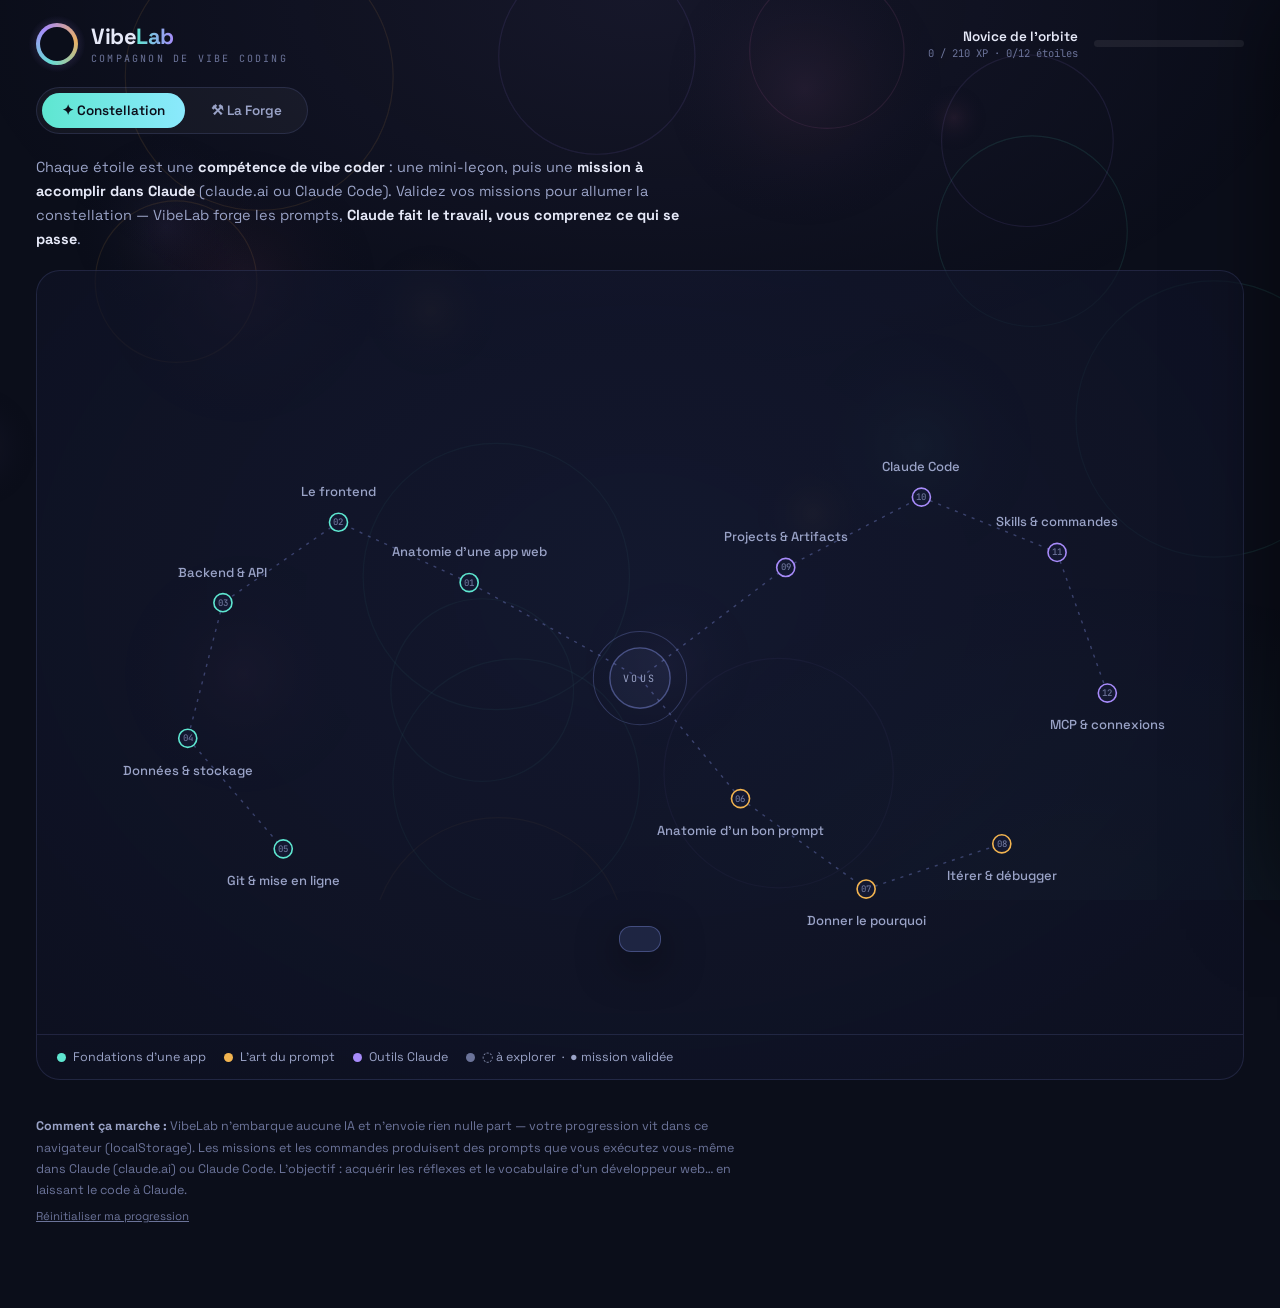
==== vibelab/index.html @ 08fe4da6 "Ajout de VibeLab : compagnon de vibe coding (app statique) Dashboard-constellation de 12 compétences" ====
<!doctype html>
<html lang="fr">
<head>
<meta charset="utf-8" />
<meta name="viewport" content="width=device-width, initial-scale=1" />
<title>VibeLab — Compagnon de vibe coding</title>
<meta name="description" content="Apprendre à mieux vibecoder avec Claude : constellation de compétences, forge de prompts, missions à accomplir dans Claude. 100 % local, sans IA embarquée." />
<style>
  @import url('https://fonts.googleapis.com/css2?family=Space+Grotesk:wght@400;500;600;700&family=JetBrains+Mono:wght@400;600&display=swap');

  :root {
    --bg: #0B0E1A; --bg2: #111527; --card: #151A30; --card2: #1B2140;
    --line: rgba(148,163,255,0.14); --line-strong: rgba(148,163,255,0.32);
    --txt: #E6E9F8; --txt2: #9AA3C7; --txt3: #6B7399;
    --cyan: #5EE6D0; --amber: #F2B450; --violet: #A78BFA; --rose: #F472B6;
    --ok: #4ADE80;
    --mono: 'JetBrains Mono', monospace;
    --r: 16px;
  }
  * { box-sizing: border-box; }
  html, body { margin: 0; padding: 0; }
  body {
    background: var(--bg); color: var(--txt);
    font-family: 'Space Grotesk', sans-serif;
    min-height: 100vh; overflow-x: hidden;
    -webkit-font-smoothing: antialiased;
  }
  ::selection { background: rgba(167,139,250,0.3); }
  button { font-family: inherit; }

  #bg { position: fixed; inset: 0; z-index: 0; }
  .veil { position: fixed; inset: 0; z-index: 1; pointer-events: none;
    background: radial-gradient(ellipse 90% 70% at 50% 0%, rgba(167,139,250,0.07), transparent 60%),
                radial-gradient(ellipse 70% 60% at 85% 100%, rgba(94,230,208,0.05), transparent 60%); }

  .shell { position: relative; z-index: 2; max-width: 1280px; margin: 0 auto; padding: 0 clamp(14px, 3vw, 36px) 80px; }

  /* ── header ── */
  header {
    display: flex; align-items: center; justify-content: space-between; gap: 14px;
    padding: 22px 0 16px; flex-wrap: wrap;
  }
  .brand { display: flex; align-items: center; gap: 13px; }
  .brand-orb {
    width: 42px; height: 42px; border-radius: 50%; position: relative; flex-shrink: 0;
    background: conic-gradient(from 200deg, var(--cyan), var(--violet), var(--amber), var(--cyan));
    animation: spin 14s linear infinite;
  }
  .brand-orb::after { content: ''; position: absolute; inset: 4px; border-radius: 50%; background: var(--bg); }
  .brand-orb::before { content: ''; position: absolute; inset: -8px; border-radius: 50%;
    background: radial-gradient(circle, rgba(167,139,250,0.35), transparent 70%); }
  @keyframes spin { to { transform: rotate(360deg); } }
  .brand h1 { margin: 0; font-size: 22px; font-weight: 700; letter-spacing: -0.02em; }
  .brand h1 span { background: linear-gradient(90deg, var(--cyan), var(--violet)); -webkit-background-clip: text; background-clip: text; color: transparent; }
  .brand small { display: block; font-family: var(--mono); font-size: 10px; letter-spacing: 0.22em; text-transform: uppercase; color: var(--txt3); margin-top: 2px; }

  .hud { display: flex; align-items: center; gap: 16px; flex-wrap: wrap; }
  .level { text-align: right; }
  .level .lname { font-size: 13.5px; font-weight: 600; color: var(--txt); }
  .level .lxp { font-family: var(--mono); font-size: 10.5px; color: var(--txt3); margin-top: 1px; }
  .xpbar { width: 150px; height: 7px; border-radius: 99px; background: rgba(255,255,255,0.07); overflow: hidden; }
  .xpbar i { display: block; height: 100%; border-radius: 99px; width: 0%;
    background: linear-gradient(90deg, var(--cyan), var(--violet)); transition: width 600ms cubic-bezier(.2,.8,.2,1); }

  /* ── tabs ── */
  .tabs { display: inline-flex; gap: 6px; padding: 5px; border-radius: 99px;
    background: rgba(255,255,255,0.04); border: 1px solid var(--line); margin: 6px 0 22px; }
  .tab {
    border: none; cursor: pointer; border-radius: 99px; padding: 9px 20px;
    font-size: 13.5px; font-weight: 600; color: var(--txt2); background: transparent;
    transition: all 200ms;
  }
  .tab.active { color: #0B0E1A; background: linear-gradient(90deg, var(--cyan), #8BE9FD); }
  .tab[data-tab="forge"].active { background: linear-gradient(90deg, var(--amber), #F8D08A); }

  .intro { max-width: 660px; margin: 0 0 18px; color: var(--txt2); font-size: 14.5px; line-height: 1.65; }
  .intro b { color: var(--txt); }

  /* ── constellation ── */
  .sky {
    position: relative; border-radius: 24px; border: 1px solid var(--line);
    background: radial-gradient(ellipse 80% 90% at 50% 40%, rgba(27,33,64,0.55), rgba(13,16,32,0.7));
    overflow: hidden;
  }
  .sky svg { display: block; width: 100%; height: auto; }
  .edge { stroke: var(--line-strong); stroke-width: 1.4; stroke-dasharray: 3 6; }
  .edge.lit { stroke-dasharray: none; stroke-width: 2; filter: drop-shadow(0 0 6px currentColor); opacity: 0.9; }
  .star { cursor: pointer; }
  .star .halo { opacity: 0; transition: opacity 300ms; }
  .star:hover .halo, .star.done .halo { opacity: 1; }
  .star .core { transition: all 300ms; }
  .star text { font-family: 'Space Grotesk', sans-serif; fill: var(--txt2); font-size: 13px; font-weight: 500;
    text-anchor: middle; pointer-events: none; }
  .star.done text { fill: var(--txt); font-weight: 600; }
  .star .num { font-family: var(--mono); font-size: 9px; fill: var(--txt3); }
  .hub-label { font-family: var(--mono); font-size: 10px; letter-spacing: 0.25em; fill: var(--txt2); text-anchor: middle; }
  .legend { display: flex; gap: 18px; flex-wrap: wrap; padding: 14px 20px; border-top: 1px solid var(--line);
    font-size: 12.5px; color: var(--txt2); }
  .legend span { display: inline-flex; align-items: center; gap: 7px; }
  .legend i { width: 9px; height: 9px; border-radius: 50%; display: inline-block; }

  /* ── forge ── */
  .forge-grid { display: grid; grid-template-columns: repeat(auto-fill, minmax(330px, 1fr)); gap: 16px; }
  .cmd {
    border: 1px solid var(--line); border-radius: var(--r); background: linear-gradient(170deg, var(--card), var(--bg2));
    padding: 20px 20px 18px; display: flex; flex-direction: column; gap: 12px;
    transition: border-color 250ms, transform 250ms;
  }
  .cmd:hover { border-color: rgba(242,180,80,0.4); transform: translateY(-2px); }
  .cmd-head { display: flex; align-items: center; justify-content: space-between; gap: 10px; }
  .cmd-name { font-family: var(--mono); font-size: 15px; font-weight: 600; color: var(--amber); }
  .cmd-badge { font-family: var(--mono); font-size: 9.5px; letter-spacing: 0.14em; text-transform: uppercase;
    color: var(--txt3); border: 1px solid var(--line); border-radius: 99px; padding: 3px 9px; }
  .cmd-badge.used { color: var(--ok); border-color: rgba(74,222,128,0.4); }
  .cmd p { margin: 0; font-size: 13.5px; line-height: 1.55; color: var(--txt2); }
  .cmd label { font-family: var(--mono); font-size: 10px; letter-spacing: 0.14em; text-transform: uppercase; color: var(--txt3); }
  .cmd textarea, .cmd input {
    width: 100%; border-radius: 10px; border: 1px solid var(--line); background: rgba(0,0,0,0.25);
    color: var(--txt); font-family: 'Space Grotesk', sans-serif; font-size: 13.5px; padding: 10px 12px;
    resize: vertical; min-height: 38px; outline: none;
  }
  .cmd textarea { min-height: 70px; }
  .cmd textarea:focus, .cmd input:focus { border-color: rgba(242,180,80,0.5); }

  .btn {
    display: inline-flex; align-items: center; justify-content: center; gap: 8px;
    border: none; cursor: pointer; border-radius: 11px; padding: 11px 18px;
    font-size: 13.5px; font-weight: 600; transition: transform 150ms, filter 200ms;
  }
  .btn:active { transform: scale(0.97); }
  .btn-amber { background: linear-gradient(90deg, var(--amber), #F8D08A); color: #1A1206; }
  .btn-violet { background: linear-gradient(90deg, var(--violet), #C4B5FD); color: #161029; }
  .btn-ghost { background: rgba(255,255,255,0.06); color: var(--txt2); border: 1px solid var(--line); }
  .btn-ok { background: rgba(74,222,128,0.15); color: var(--ok); border: 1px solid rgba(74,222,128,0.4); }
  .btn:hover { filter: brightness(1.08); }

  /* ── panel ── */
  .scrim { position: fixed; inset: 0; z-index: 40; background: rgba(5,7,15,0.6); backdrop-filter: blur(3px);
    opacity: 0; pointer-events: none; transition: opacity 300ms; }
  .scrim.open { opacity: 1; pointer-events: auto; }
  .panel {
    position: fixed; top: 0; right: 0; bottom: 0; z-index: 50; width: min(540px, 100vw);
    background: linear-gradient(180deg, #141A33, #0E1224);
    border-left: 1px solid var(--line); box-shadow: -30px 0 80px rgba(0,0,0,0.5);
    transform: translateX(105%); transition: transform 380ms cubic-bezier(.2,.8,.2,1);
    display: flex; flex-direction: column;
  }
  .panel.open { transform: none; }
  .panel-head { padding: 22px 26px 16px; border-bottom: 1px solid var(--line); display: flex; gap: 14px; align-items: flex-start; }
  .panel-orb { width: 44px; height: 44px; border-radius: 50%; flex-shrink: 0; position: relative; }
  .panel-orb::after { content: ''; position: absolute; inset: -9px; border-radius: 50%; opacity: 0.5;
    background: radial-gradient(circle, currentColor, transparent 70%); }
  .panel-kicker { font-family: var(--mono); font-size: 10px; letter-spacing: 0.2em; text-transform: uppercase; margin-bottom: 5px; }
  .panel-head h2 { margin: 0; font-size: 21px; font-weight: 700; letter-spacing: -0.01em; line-height: 1.2; }
  .panel-close { margin-left: auto; flex-shrink: 0; width: 36px; height: 36px; border-radius: 10px; border: 1px solid var(--line);
    background: rgba(255,255,255,0.04); color: var(--txt2); cursor: pointer; font-size: 17px; }
  .panel-body { flex: 1; overflow-y: auto; padding: 22px 26px 30px; }
  .panel-body h3 { font-size: 12px; font-family: var(--mono); letter-spacing: 0.18em; text-transform: uppercase;
    color: var(--txt3); margin: 26px 0 10px; display: flex; align-items: center; gap: 9px; }
  .panel-body h3::after { content: ''; flex: 1; height: 1px; background: var(--line); }
  .panel-body h3:first-child { margin-top: 0; }
  .lesson { font-size: 14.5px; line-height: 1.7; color: var(--txt2); }
  .lesson p { margin: 0 0 12px; }
  .lesson b { color: var(--txt); font-weight: 600; }
  .lesson .visual { display: flex; gap: 8px; align-items: stretch; margin: 14px 0; flex-wrap: wrap; }
  .lesson .vbox { flex: 1; min-width: 110px; border: 1px solid var(--line); border-radius: 11px; padding: 10px 12px;
    background: rgba(255,255,255,0.03); text-align: center; }
  .lesson .vbox b { display: block; font-size: 13px; margin-bottom: 3px; }
  .lesson .vbox span { font-size: 11.5px; color: var(--txt3); line-height: 1.4; display: block; }
  .lesson .varrow { align-self: center; color: var(--txt3); font-size: 15px; }

  .mission { border: 1px solid rgba(167,139,250,0.3); border-radius: 14px; padding: 16px;
    background: linear-gradient(165deg, rgba(167,139,250,0.08), rgba(167,139,250,0.02)); }
  .mission-steps { margin: 0 0 14px; padding-left: 20px; font-size: 13.8px; line-height: 1.65; color: var(--txt2); }
  .mission-steps li { margin: 4px 0; }
  .mission-steps li::marker { color: var(--violet); font-weight: 600; }
  .promptbox { position: relative; border-radius: 11px; background: rgba(0,0,0,0.35); border: 1px solid var(--line);
    padding: 13px 14px; font-family: var(--mono); font-size: 12px; line-height: 1.65; color: #C9D2F0;
    white-space: pre-wrap; max-height: 240px; overflow-y: auto; }
  .promptbox .ph { color: var(--amber); }
  .mission .btn { margin-top: 12px; width: 100%; }

  .checks { display: grid; gap: 9px; }
  .check { display: flex; gap: 11px; align-items: flex-start; padding: 11px 13px; border-radius: 11px;
    border: 1px solid var(--line); background: rgba(255,255,255,0.03); cursor: pointer; transition: border-color 200ms; }
  .check:hover { border-color: var(--line-strong); }
  .check input { margin-top: 2px; accent-color: var(--ok); width: 16px; height: 16px; flex-shrink: 0; }
  .check span { font-size: 13.5px; line-height: 1.5; color: var(--txt2); }
  .complete-btn { width: 100%; margin-top: 16px; padding: 14px; font-size: 14.5px; }
  .complete-btn:disabled { opacity: 0.35; cursor: not-allowed; filter: none; }
  .done-note { display: flex; align-items: center; gap: 10px; margin-top: 16px; padding: 13px 15px; border-radius: 11px;
    background: rgba(74,222,128,0.1); border: 1px solid rgba(74,222,128,0.35); color: var(--ok); font-size: 13.5px; font-weight: 600; }

  /* toast */
  .toast { position: fixed; left: 50%; bottom: 28px; transform: translateX(-50%) translateY(80px); z-index: 90;
    background: #1E2542; border: 1px solid var(--line-strong); color: var(--txt); border-radius: 12px;
    padding: 12px 20px; font-size: 13.5px; font-weight: 500; box-shadow: 0 12px 40px rgba(0,0,0,0.5);
    transition: transform 350ms cubic-bezier(.2,.8,.2,1); max-width: 90vw; text-align: center; }
  .toast.show { transform: translateX(-50%) translateY(0); }
  .toast b { color: var(--cyan); }

  footer { margin-top: 36px; font-size: 12.5px; line-height: 1.7; color: var(--txt3); max-width: 720px; }
  footer b { color: var(--txt2); }
  .reset { background: none; border: none; color: var(--txt3); font-size: 11.5px; cursor: pointer; text-decoration: underline; padding: 0; margin-top: 8px; }

  @media (max-width: 700px) {
    .hud .xpbar { width: 110px; }
    .panel { width: 100vw; }
    .legend { gap: 12px; padding: 12px 14px; }
  }
  @media (prefers-reduced-motion: reduce) {
    *, *::before, *::after { animation-duration: 0.01ms !important; transition-duration: 0.01ms !important; }
  }
</style>
</head>
<body>
<canvas id="bg"></canvas>
<div class="veil"></div>

<div class="shell">
  <header>
    <div class="brand">
      <div class="brand-orb"></div>
      <div>
        <h1>Vibe<span>Lab</span></h1>
        <small>Compagnon de vibe coding</small>
      </div>
    </div>
    <div class="hud">
      <div class="level">
        <div class="lname" id="lvlName">—</div>
        <div class="lxp" id="lvlXp">0 XP</div>
      </div>
      <div class="xpbar"><i id="xpFill"></i></div>
    </div>
  </header>

  <nav class="tabs" role="tablist">
    <button class="tab active" data-tab="sky" role="tab">✦ Constellation</button>
    <button class="tab" data-tab="forge" role="tab">⚒ La Forge</button>
  </nav>

  <!-- ════ CONSTELLATION ════ -->
  <section id="view-sky">
    <p class="intro">Chaque étoile est une <b>compétence de vibe coder</b> : une mini-leçon, puis une <b>mission à accomplir dans Claude</b> (claude.ai ou Claude Code). Validez vos missions pour allumer la constellation — VibeLab forge les prompts, <b>Claude fait le travail, vous comprenez ce qui se passe</b>.</p>
    <div class="sky">
      <svg id="skySvg" viewBox="0 0 1200 760" aria-label="Constellation des compétences"></svg>
      <div class="legend">
        <span><i style="background:var(--cyan)"></i> Fondations d'une app</span>
        <span><i style="background:var(--amber)"></i> L'art du prompt</span>
        <span><i style="background:var(--violet)"></i> Outils Claude</span>
        <span><i style="background:var(--txt3)"></i> ◌ à explorer &nbsp;·&nbsp; ● mission validée</span>
      </div>
    </div>
  </section>

  <!-- ════ FORGE ════ -->
  <section id="view-forge" hidden>
    <p class="intro">La Forge fabrique des <b>prompts experts prêts à coller</b> dans Claude ou Claude Code. Décrivez votre situation, générez, copiez — et observez la différence avec un prompt improvisé. C'est aussi comme ça qu'on apprend à mieux prompter.</p>
    <div class="forge-grid" id="forgeGrid"></div>
  </section>

  <footer>
    <b>Comment ça marche :</b> VibeLab n'embarque aucune IA et n'envoie rien nulle part — votre progression vit dans ce navigateur (localStorage). Les missions et les commandes produisent des prompts que vous exécutez vous-même dans Claude (claude.ai) ou Claude Code. L'objectif : acquérir les réflexes et le vocabulaire d'un développeur web… en laissant le code à Claude.
    <br /><button class="reset" id="resetBtn">Réinitialiser ma progression</button>
  </footer>
</div>

<!-- panel -->
<div class="scrim" id="scrim"></div>
<aside class="panel" id="panel" role="dialog" aria-modal="true">
  <div class="panel-head">
    <div class="panel-orb" id="pOrb"></div>
    <div>
      <div class="panel-kicker" id="pKicker"></div>
      <h2 id="pTitle"></h2>
    </div>
    <button class="panel-close" id="pClose" aria-label="Fermer">✕</button>
  </div>
  <div class="panel-body" id="pBody"></div>
</aside>

<div class="toast" id="toast"></div>

<script>
'use strict';

/* ════════════════════════════════════════════════════════
   VibeLab — compagnon de vibe coding. 100 % statique :
   aucune IA embarquée, les missions s'exécutent dans Claude.
   ════════════════════════════════════════════════════════ */

/* ── fond animé : orbes & cercles abstraits ── */
(function () {
  const cv = document.getElementById('bg');
  const ctx = cv.getContext('2d');
  let W, H;
  const ORBS = [];
  const COLS = ['94,230,208', '167,139,250', '242,180,80', '244,114,182'];
  function resize() {
    W = cv.width = innerWidth * devicePixelRatio;
    H = cv.height = innerHeight * devicePixelRatio;
    cv.style.width = innerWidth + 'px'; cv.style.height = innerHeight + 'px';
  }
  resize(); addEventListener('resize', resize);
  for (let i = 0; i < 22; i++) {
    ORBS.push({
      x: Math.random(), y: Math.random(),
      r: (20 + Math.random() * 130) * devicePixelRatio,
      c: COLS[i % COLS.length],
      sp: 0.00004 + Math.random() * 0.00012,
      ph: Math.random() * Math.PI * 2,
      ring: Math.random() > 0.55,
    });
  }
  const reduced = matchMedia('(prefers-reduced-motion: reduce)').matches;
  let last = 0;
  function frame(t) {
    if (!reduced || !last) {
      ctx.clearRect(0, 0, W, H);
      ORBS.forEach(o => {
        const x = (o.x + Math.sin(t * o.sp + o.ph) * 0.06) * W;
        const y = (o.y + Math.cos(t * o.sp * 0.8 + o.ph) * 0.06) * H;
        if (o.ring) {
          ctx.strokeStyle = `rgba(${o.c},0.10)`;
          ctx.lineWidth = 1.2 * devicePixelRatio;
          ctx.beginPath(); ctx.arc(x, y, o.r, 0, Math.PI * 2); ctx.stroke();
        } else {
          const g = ctx.createRadialGradient(x, y, 0, x, y, o.r);
          g.addColorStop(0, `rgba(${o.c},0.07)`);
          g.addColorStop(1, 'rgba(0,0,0,0)');
          ctx.fillStyle = g;
          ctx.beginPath(); ctx.arc(x, y, o.r, 0, Math.PI * 2); ctx.fill();
        }
      });
      last = t;
    }
    if (!reduced) requestAnimationFrame(frame);
  }
  requestAnimationFrame(frame);
})();

/* ── données : les 12 étoiles ── */
const BRANCHES = {
  fond:   { label: 'Fondations', color: 'var(--cyan)',   raw: '#5EE6D0' },
  prompt: { label: "L'art du prompt", color: 'var(--amber)',  raw: '#F2B450' },
  claude: { label: 'Outils Claude', color: 'var(--violet)', raw: '#A78BFA' },
};

const NODES = [
  /* ─ Fondations ─ */
  {
    id: 'anatomie', branch: 'fond', x: 430, y: 310, title: "Anatomie d'une app web",
    lesson: `<p>Toute application web tient en <b>trois étages</b>. Pensez à un restaurant :</p>
      <div class="visual">
        <div class="vbox"><b>Frontend</b><span>la salle : ce que voit et touche l'utilisateur (pages, boutons)</span></div>
        <div class="varrow">⇄</div>
        <div class="vbox"><b>Backend</b><span>la cuisine : la logique, les règles, les calculs</span></div>
        <div class="varrow">⇄</div>
        <div class="vbox"><b>Données</b><span>le garde-manger : ce qui doit survivre (comptes, contenus)</span></div>
      </div>
      <p>Certaines apps n'ont <b>que la salle</b> (un site statique, un artifact Claude) ; d'autres ont les trois. Savoir situer chaque demande dans cet étage-là, c'est déjà parler le langage des développeurs — et prompter beaucoup plus juste.</p>`,
    steps: ["Ouvrez Claude (claude.ai)", "Collez le prompt en remplaçant le passage entre crochets", "Lisez le schéma obtenu et posez une question sur l'étage le plus flou pour vous"],
    prompt: `Voici mon idée d'application : [décrivez votre app en 2-3 phrases].

Agis comme un architecte web pédagogue. Présente-moi l'architecture de cette app en 3 couches (frontend / backend / données) sous forme de schéma texte simple, puis pour chaque couche : ce qu'elle contient concrètement dans MON cas, et si on peut s'en passer dans une première version. Termine par la version la plus simple possible qui marche (MVP). Je ne suis pas développeur : zéro jargon non expliqué.`,
    checks: ["Je sais dire ce qui est frontend, backend et données dans MON projet", "Je sais si mon MVP a besoin d'un backend ou pas"],
  },
  {
    id: 'frontend', branch: 'fond', x: 300, y: 250, title: 'Le frontend',
    lesson: `<p>Le frontend, c'est tout ce qui s'exécute <b>dans le navigateur</b> de l'utilisateur. Trois matériaux :</p>
      <div class="visual">
        <div class="vbox"><b>HTML</b><span>le squelette : la structure et le contenu</span></div>
        <div class="vbox"><b>CSS</b><span>la peau : couleurs, mise en page, animations</span></div>
        <div class="vbox"><b>JavaScript</b><span>les muscles : interactions, logique, mouvement</span></div>
      </div>
      <p>Deux notions à connaître : les <b>composants</b> (des briques d'interface réutilisables — un bouton, une carte) et <b>l'état</b> (ce dont l'interface se souvient : l'onglet actif, le panier). Quand un rendu vous déçoit, nommer la brique fautive (« le composant carte », « l'état du filtre ») rend vos demandes de retouche dix fois plus précises.</p>`,
    steps: ["Ouvrez un artifact ou une page que Claude vous a déjà créés (ou demandez-en une petite)", "Collez le prompt dans la même conversation", "Repérez dans la réponse : où est le HTML, le CSS, le JS, et où vit « l'état »"],
    prompt: `Reprends le code de l'interface que tu viens de créer pour moi. Fais-m'en la visite guidée comme à quelqu'un qui ne code pas :

1. Découpe-le en zones : structure (HTML), style (CSS), comportement (JavaScript).
2. Liste les "composants" que tu y as créés et à quoi sert chacun.
3. Montre-moi où vit "l'état" (ce dont l'interface se souvient) et ce qui le modifie.
4. Donne-moi 3 exemples de phrases précises que je pourrais te dire pour modifier tel ou tel composant.`,
    checks: ["Je sais distinguer structure / style / comportement dans une page", "Je sais nommer un composant précis quand je demande une retouche"],
  },
  {
    id: 'backend', branch: 'fond', x: 185, y: 330, title: 'Backend & API',
    lesson: `<p>Le backend tourne <b>sur un serveur</b>, pas chez l'utilisateur. On y met ce qui doit être <b>fiable, secret ou partagé</b> : vérifier un mot de passe, enregistrer une commande, appeler un service payant avec une clé secrète.</p>
      <p>Frontend et backend se parlent via une <b>API</b> : un menu d'actions autorisées. Le frontend commande (« crée ce compte »), le backend répond — généralement en <b>JSON</b>, un format texte structuré que machines et humains lisent facilement.</p>
      <p>Réflexe de vibe coder : tout ce qui est dans le frontend est <b>visible et modifiable</b> par l'utilisateur. Une clé d'API, un prix, une règle de droit d'accès n'ont rien à faire côté navigateur.</p>`,
    steps: ["Ouvrez Claude", "Collez le prompt complété avec votre projet", "Notez ce qui DOIT être côté serveur dans votre app, et pourquoi"],
    prompt: `Mon application : [décrivez votre app]. Fonctionnalités prévues : [listez-les].

Pour chaque fonctionnalité, dis-moi si elle peut vivre uniquement dans le navigateur (frontend) ou si elle exige un serveur (backend), et surtout POURQUOI — en particulier tout ce qui touche aux secrets (clés d'API), à l'argent, ou aux données partagées entre utilisateurs. Puis montre-moi à quoi ressemblerait l'API de mon app : la liste des "commandes" que le frontend passerait au serveur, en français d'abord, puis en exemple JSON.`,
    checks: ["Je sais pourquoi une clé d'API ne doit jamais être dans le frontend", "Je peux décrire l'API de mon app comme une liste de commandes"],
  },
  {
    id: 'data', branch: 'fond', x: 150, y: 465, title: 'Données & stockage',
    lesson: `<p>Question clé : <b>que doit-il rester quand on ferme l'onglet ?</b></p>
      <div class="visual">
        <div class="vbox"><b>Rien</b><span>tout en mémoire — un jeu, une démo</span></div>
        <div class="vbox"><b>Sur cet appareil</b><span>localStorage : préférences, brouillons, progression</span></div>
        <div class="vbox"><b>Partout</b><span>base de données sur un serveur : comptes, contenus partagés</span></div>
      </div>
      <p>Les bases de données rangent l'information en <b>tables</b> (comme des feuilles de tableur reliées entre elles). Avant de coder, décrire ses données — « un utilisateur a plusieurs projets, un projet a plusieurs notes » — est le plan que Claude transformera en schéma propre.</p>`,
    steps: ["Ouvrez Claude", "Collez le prompt complété", "Vérifiez que vous comprenez ce qui survit à un refresh dans votre app actuelle"],
    prompt: `Mon application : [décrivez votre app].

1. Liste toutes les informations que mon app manipule, et classe-les : éphémère (perdable), locale (cet appareil suffit), ou partagée (base de données obligatoire).
2. Pour les données partagées, propose-moi un mini-schéma en français : les "tables", ce qu'elles contiennent, et comment elles sont reliées (du type "un utilisateur possède plusieurs projets").
3. Explique-moi ce qui se passerait concrètement pour mes utilisateurs si je restais en stockage local au lieu d'une vraie base.`,
    checks: ["Je sais ce qui survit à un refresh dans mon app et pourquoi", "Je peux décrire mes données en tables reliées, en français"],
  },
  {
    id: 'ship', branch: 'fond', x: 245, y: 575, title: 'Git & mise en ligne',
    lesson: `<p><b>Git</b> est la machine à remonter le temps du code : chaque <b>commit</b> est une photo datée et commentée du projet. Une <b>branche</b> permet d'essayer sans casser la version qui marche ; une <b>pull request (PR)</b> propose de fusionner l'essai dans la version principale. GitHub héberge tout ça en ligne.</p>
      <p><b>Déployer</b>, c'est copier le code sur une machine accessible au monde : trivial pour un site statique (Render, Netlify, GitHub Pages servent vos fichiers tels quels), un peu plus riche dès qu'il y a un backend à faire tourner.</p>
      <p>Bonne nouvelle : Claude Code manie git pour vous. Mais comprendre commit / branche / PR vous permet de <b>relire et décider</b>, au lieu de subir.</p>`,
    steps: ["Ouvrez Claude (ou Claude Code si vous avez un dépôt)", "Collez le prompt", "Gardez le glossaire obtenu sous la main pour vos prochaines sessions"],
    prompt: `Raconte-moi le voyage complet de mon code, de l'idée jusqu'à l'URL publique, pour une app comme la mienne : [décrivez votre app et où elle est hébergée si vous le savez].

Étapes attendues : écriture du code → commit → branche → pull request → fusion → déploiement. Pour chaque étape : une métaphore simple, ce que JE fais concrètement (même si c'est Claude Code qui exécute), et l'erreur classique du débutant. Termine par un glossaire de 8 termes git/déploiement que je recroiserai tout le temps.`,
    checks: ["Je sais expliquer commit, branche et pull request avec mes mots", "Je sais comment mon app passe de mon dépôt à une URL en ligne"],
  },

  /* ─ L'art du prompt ─ */
  {
    id: 'prompt-anatomie', branch: 'prompt', x: 700, y: 525, title: "Anatomie d'un bon prompt",
    lesson: `<p>Un prompt efficace répond à quatre questions — avant même d'être bien écrit :</p>
      <div class="visual">
        <div class="vbox"><b>Contexte</b><span>qui je suis, le projet, ce qui existe déjà</span></div>
        <div class="vbox"><b>Objectif</b><span>le résultat attendu, pas la liste des étapes</span></div>
        <div class="vbox"><b>Contraintes</b><span>limites, style, ce qu'il ne faut PAS faire</span></div>
        <div class="vbox"><b>Format</b><span>la forme de la réponse : code complet, plan, tableau…</span></div>
      </div>
      <p>« Fais-moi un site de recettes » force Claude à inventer 50 décisions à votre place. « Site d'une page pour mes 12 recettes familiales, ambiance carnet manuscrit, sans compte utilisateur, livré en un seul fichier HTML » : mêmes 30 secondes d'écriture, résultat sans comparaison.</p>`,
    steps: ["Retrouvez un de vos anciens prompts qui avait donné un résultat moyen", "Collez le prompt ci-dessous dans Claude avec votre ancien prompt dedans", "Envoyez la version réécrite dans une nouvelle conversation et comparez les deux résultats"],
    prompt: `Voici un prompt que j'ai utilisé récemment : "[collez votre ancien prompt]".

1. Analyse-le selon 4 critères : contexte fourni, objectif clair, contraintes posées, format de sortie demandé. Note chaque critère sur 5 avec une phrase d'explication.
2. Liste les décisions que tu aurais dû inventer à ma place à cause des manques.
3. Réécris-le en version complète — en inventant des hypothèses plausibles entre [crochets] là où il me manque des infos, pour que je n'aie plus qu'à les remplacer.`,
    checks: ["J'ai comparé ancien et nouveau prompt sur un vrai résultat", "Je connais les 4 ingrédients et je sais lequel j'oublie le plus souvent"],
  },
  {
    id: 'prompt-contexte', branch: 'prompt', x: 825, y: 615, title: 'Donner le pourquoi',
    lesson: `<p>Claude travaille mieux quand il comprend <b>l'intention</b>, pas seulement la demande. Dire « ajoute un bouton export » force une interprétation ; dire « mes utilisateurs sont des profs qui veulent imprimer les résultats pour leurs élèves — ajoute un export » oriente cent micro-décisions (format, mise en page, libellé) dans le bon sens.</p>
      <p>La formule magique : <b>« Je travaille sur [le projet] pour [ces gens]. Ils ont besoin de [ce que ça permet]. Avec ça en tête : [la demande]. »</b></p>
      <p>Et précisez le <b>niveau d'initiative</b> attendu : « propose et justifie » quand vous explorez, « fais exactement ça, rien de plus » quand vous savez. Les deux sont valides — l'ambiguïté entre les deux est ce qui produit les résultats frustrants.</p>`,
    steps: ["Choisissez une vraie petite demande pour votre projet en cours", "Envoyez-la d'abord brute dans Claude, notez le résultat", "Envoyez la version avec le prompt ci-dessous dans une nouvelle conversation, comparez"],
    prompt: `Je travaille sur [votre projet] pour [qui sont les utilisateurs]. Ils ont besoin de [ce que ça leur permet de faire / le problème que ça règle].

Avec ce contexte en tête : [votre demande].

Contraintes : [ce qui est imposé — techno, style, budget temps]. Niveau d'initiative attendu : [au choix : "fais exactement ça sans extra" OU "propose mieux si tu vois mieux, en justifiant"].`,
    checks: ["J'ai constaté la différence avec/sans contexte sur une vraie demande", "Je précise désormais le niveau d'initiative que j'attends"],
  },
  {
    id: 'prompt-debug', branch: 'prompt', x: 960, y: 570, title: 'Itérer & débugger',
    lesson: `<p>Quand ça casse, le réflexe gagnant tient en trois règles :</p>
      <p><b>1. Tout donner.</b> Le message d'erreur <b>entier</b> (pas une paraphrase), ce que vous attendiez, ce qui s'est réellement passé, et ce que vous venez de changer.</p>
      <p><b>2. Une chose à la fois.</b> « Corrige le bouton ET change les couleurs ET ajoute une page » = trois chantiers qui s'entremêlent. Itérez par petites demandes vérifiables.</p>
      <p><b>3. Comprendre avant de corriger.</b> Demandez « explique la cause probable avant de proposer un correctif » : vous apprenez à chaque bug, et Claude corrige la cause plutôt que le symptôme. Si deux tentatives échouent, demandez un <b>diagnostic différent</b> plutôt qu'une troisième rustine.</p>`,
    steps: ["Attendez votre prochain bug (il viendra 🙂) ou reprenez le dernier en date", "Remplissez le prompt ci-dessous — la commande /debug de la Forge le fait aussi", "Exigez l'explication de cause avant d'accepter le correctif"],
    prompt: `J'ai un bug. Rapport complet :

- Ce que j'attendais : [comportement attendu]
- Ce qui se passe réellement : [comportement observé]
- Message d'erreur exact (s'il y en a un) : [collez-le en entier]
- Dernière modification avant l'apparition du bug : [ce qui a changé]

Avant de corriger : explique-moi la cause probable en termes simples, et comment tu comptes la vérifier. Ensuite seulement, propose le correctif minimal — sans réécrire ce qui marche déjà.`,
    checks: ["J'ai résolu un vrai bug avec ce rapport structuré", "J'ai demandé (et compris) la cause avant le correctif"],
  },

  /* ─ Outils Claude ─ */
  {
    id: 'claude-ai', branch: 'claude', x: 745, y: 295, title: 'Projects & Artifacts',
    lesson: `<p>Sur <b>claude.ai</b>, deux outils transforment le chat en atelier :</p>
      <p><b>Les Projects</b> : un espace de travail durable par projet, avec des <b>instructions personnalisées</b> (votre contexte, vos préférences — écrites une fois, appliquées à toutes les conversations du projet) et des <b>connaissances</b> (documents de référence que Claude consulte).</p>
      <p><b>Les Artifacts</b> : quand Claude crée du contenu substantiel — une page web, une app interactive, un document — il apparaît dans un panneau dédié, modifiable par itérations et partageable. C'est votre premier atelier de vibe coding : une vraie app qui tourne, sans rien installer.</p>
      <p>Le duo gagnant : un Project par produit, vos specs en connaissances, et les prototypes en artifacts.</p>`,
    steps: ["Sur claude.ai, créez un Project dédié à votre app", "Collez le prompt ci-dessous dans une conversation du Project pour générer vos instructions personnalisées", "Copiez le résultat dans les instructions du Project, puis testez : demandez un prototype d'écran en artifact"],
    prompt: `Aide-moi à rédiger les instructions personnalisées de mon Project Claude consacré à ce produit : [décrivez votre app, vos utilisateurs, votre niveau technique, vos préférences de style].

Les instructions doivent tenir en moins de 250 mots et couvrir : qui je suis et mon niveau (non-développeur qui vibecode), le produit et ses utilisateurs, mes conventions (langue, ton, stack si connue), et comment je veux que tu travailles avec moi (expliquer les choix techniques simplement, demander avant les gros changements, livrer du code complet et fonctionnel).`,
    checks: ["Mon Project existe avec des instructions personnalisées", "J'ai produit au moins un artifact fonctionnel dans ce Project"],
  },
  {
    id: 'claude-code', branch: 'claude', x: 880, y: 225, title: 'Claude Code',
    lesson: `<p><b>Claude Code</b>, c'est Claude en mode <b>agent</b> : au lieu de répondre dans un chat, il travaille directement <b>dans un vrai projet</b> — il lit vos fichiers, modifie le code, lance des commandes, fait des commits, ouvre des pull requests. Disponible en terminal, sur le web, en app desktop et dans les éditeurs de code.</p>
      <p>La différence avec le chat : l'artifact est une pièce unique ; avec Claude Code vous construisez un <b>vrai dépôt</b> qui grandit, se versionne et se déploie. C'est l'étape d'après quand votre prototype devient un produit.</p>
      <p>Votre rôle change aussi : vous devenez <b>directeur de travaux</b> — vous décrivez l'objectif, relisez ce qui est proposé, validez ou réorientez.</p>`,
    steps: ["Ouvrez une session Claude Code sur un dépôt (le vôtre, ou celui d'un de vos projets générés)", "Collez le prompt ci-dessous tel quel", "Lisez la réponse en entier : c'est la carte de VOTRE projet"],
    prompt: `Explore ce projet et fais-m'en la visite guidée pour non-développeur :

1. À quoi sert chaque dossier et fichier important (en une ligne chacun).
2. Par où "entre" l'application quand elle démarre, et le chemin d'une action utilisateur à travers le code.
3. Les 3 fichiers que je dois connaître parce que tout passe par eux.
4. Ce qui te semble fragile ou inhabituel dans ce projet, sans rien modifier pour l'instant.`,
    checks: ["J'ai exploré un vrai dépôt avec Claude Code", "Je sais nommer les 3 fichiers clés de mon projet"],
  },
  {
    id: 'skills', branch: 'claude', x: 1015, y: 280, title: 'Skills & commandes',
    lesson: `<p>Trois façons d'apprendre vos habitudes à Claude Code, du plus simple au plus puissant :</p>
      <p><b>CLAUDE.md</b> : un fichier à la racine du projet, lu au début de chaque session. Vos conventions, votre contexte, vos interdits — écrits une fois.</p>
      <p><b>Les commandes slash</b> : tapez <b>/nom</b> pour déclencher un prompt enregistré. Les vôtres se créent en déposant un simple fichier markdown — votre /grillme ou /plan personnels, à un fichier près.</p>
      <p><b>Les skills</b> : des dossiers d'instructions (et éventuellement de scripts) que Claude charge <b>quand la tâche s'y prête</b> — un savoir-faire spécialisé qu'on n'écrit qu'une fois et qui ne pollue pas les autres conversations.</p>`,
    steps: ["Dans Claude Code, sur votre projet, collez le prompt ci-dessous", "Relisez le CLAUDE.md proposé et faites-le ajuster avant de l'accepter", "Bonus : demandez ensuite une commande slash personnalisée inspirée de la Forge"],
    prompt: `Crée un fichier CLAUDE.md à la racine de ce projet, pensé pour un non-développeur qui vibecode.

Il doit contenir : une description du projet en 3 lignes, les conventions à respecter (langue des textes, style de code, librairies déjà choisies), les commandes utiles (lancer, tester, déployer) si elles existent, et une section "Façon de travailler avec moi" : m'expliquer les choix techniques simplement, me proposer un plan avant les gros changements, ne jamais supprimer de fonctionnalité sans me demander.

Propose-le-moi d'abord, on l'ajuste ensemble avant de l'enregistrer.`,
    checks: ["Mon projet a un CLAUDE.md que j'ai relu et compris", "Je sais ce qu'est une commande slash et où elle vit"],
  },
  {
    id: 'mcp', branch: 'claude', x: 1065, y: 420, title: 'MCP & connexions',
    lesson: `<p>Par défaut, Claude ne voit que ce que vous lui collez. Le <b>MCP (Model Context Protocol)</b> est la prise universelle qui le branche au reste : un <b>serveur MCP</b> expose les outils d'un service — GitHub, Google Drive, une base de données, un outil interne — et Claude peut alors <b>lire et agir</b> dessus pendant la conversation.</p>
      <p>Exemple concret : avec un MCP GitHub, Claude Code peut lister vos pull requests, lire les commentaires de revue, vérifier qu'un déploiement est passé — sans copier-coller.</p>
      <p>Réflexe à acquérir : chaque connexion donne du <b>pouvoir d'agir</b> à l'IA. Avant de brancher, demandez-vous ce que l'outil pourra lire et modifier, et n'accordez que le nécessaire.</p>`,
    steps: ["Ouvrez Claude ou Claude Code", "Collez le prompt complété avec vos outils du quotidien", "Identifiez LA connexion qui vous ferait gagner le plus de temps — c'est votre prochaine étape"],
    prompt: `Mon flux de travail actuel : je vibecode avec Claude, mon code vit sur [GitHub / autre], je déploie sur [Render / Netlify / autre / je ne sais pas], et j'utilise au quotidien [vos outils : Drive, Notion, Slack…].

1. Explique-moi ce qu'un serveur MCP permettrait concrètement pour 3 de ces outils : ce que Claude pourrait lire, ce qu'il pourrait faire, avec un exemple de scénario pour MON cas.
2. Pour chacun, dis-moi aussi ce que je lui donnerais comme pouvoir, et la prudence à avoir.
3. Recommande LA connexion par laquelle commencer, et pourquoi.`,
    checks: ["Je sais expliquer ce qu'est un serveur MCP avec mes mots", "Je sais quelle connexion m'apporterait le plus — et ce qu'elle pourrait lire/modifier"],
  },
];

const EDGES = [
  ['hub','anatomie'], ['anatomie','frontend'], ['frontend','backend'], ['backend','data'], ['data','ship'],
  ['hub','prompt-anatomie'], ['prompt-anatomie','prompt-contexte'], ['prompt-contexte','prompt-debug'],
  ['hub','claude-ai'], ['claude-ai','claude-code'], ['claude-code','skills'], ['skills','mcp'],
];
const HUB = { x: 600, y: 405 };

/* ── la Forge : commandes ── */
const COMMANDS = [
  {
    id: 'grillme', name: '/grillme', desc: "Faites griller votre prompt avant de l'envoyer : critique sans pitié, note sur 10, version réécrite.",
    fields: [{ key: 'p', label: 'Votre prompt à griller', type: 'textarea', ph: 'Collez ici le prompt que vous comptiez envoyer…' }],
    build: f => `Agis comme un relecteur de prompts impitoyable mais constructif. Voici le prompt que je m'apprête à envoyer à une IA pour du vibe coding :

---
${f.p || '[votre prompt]'}
---

1. GRILLE-LE : passe-le au crible (contexte fourni ? objectif net ? contraintes posées ? format de sortie ? ambiguïtés ? décisions laissées au hasard ?). Sois précis et un peu piquant.
2. NOTE-LE sur 10, avec la phrase qui justifie la note.
3. RÉÉCRIS-LE en version irréprochable, en gardant mon intention. Mets entre [crochets] ce que toi seul ne peux pas savoir.
4. Donne-moi LA leçon n°1 à retenir pour mes prochains prompts.`,
  },
  {
    id: 'plan', name: '/plan', desc: "Transformez une idée de fonctionnalité en plan d'implémentation lisible — avant d'écrire la moindre ligne.",
    fields: [
      { key: 'app', label: 'Votre app (1 phrase)', type: 'input', ph: 'ex. un carnet de recettes familial en ligne' },
      { key: 'feat', label: 'La fonctionnalité à planifier', type: 'textarea', ph: 'ex. permettre aux cousins de commenter chaque recette' },
    ],
    build: f => `Mon app : ${f.app || '[votre app]'}.
Je veux ajouter : ${f.feat || '[la fonctionnalité]'}.

Avant tout code, fais-moi un plan d'implémentation pour non-développeur :
1. Reformule la fonctionnalité et pose les 3 questions qui changeraient le plan si je répondais différemment.
2. Découpe en étapes ordonnées, chacune testable par moi ("tu sauras que ça marche quand…").
3. Pour chaque étape : quelle couche est touchée (frontend / backend / données) et pourquoi.
4. Signale ce qui est plus compliqué qu'il n'y paraît, et la version simplifiée si je veux aller vite.
N'écris AUCUN code pour l'instant — on valide le plan d'abord.`,
  },
  {
    id: 'debug', name: '/debug', desc: "Le rapport de bug parfait : Claude trouve la cause au lieu de poser des rustines.",
    fields: [
      { key: 'want', label: "Ce que j'attendais", type: 'input', ph: 'ex. le bouton enregistre la note' },
      { key: 'got', label: 'Ce qui se passe réellement', type: 'input', ph: 'ex. rien ne se passe, la note disparaît' },
      { key: 'err', label: "Message d'erreur (collez-le en entier, ou « aucun »)", type: 'textarea', ph: 'Uncaught TypeError: …' },
    ],
    build: f => `J'ai un bug. Rapport complet :

- Attendu : ${f.want || '[comportement attendu]'}
- Observé : ${f.got || '[comportement réel]'}
- Message d'erreur exact : ${f.err || '[aucun]'}
- Dernier changement avant le bug : [ce que vous venez de modifier]

Méthode imposée :
1. Explique-moi la cause probable en termes simples, et comment tu vas la vérifier.
2. Propose le correctif MINIMAL — sans réécrire ce qui marche.
3. Dis-moi comment vérifier moi-même que c'est réglé.
4. Termine par : qu'est-ce que ce bug m'apprend pour éviter le suivant ?`,
  },
  {
    id: 'explique', name: '/explique', desc: 'Faites-vous expliquer du code ou un concept exactement à votre niveau — avec quiz de vérification.',
    fields: [{ key: 'sub', label: 'Le code ou le concept', type: 'textarea', ph: 'Collez du code, ou écrivez « les API », « le responsive », « async/await »…' }],
    build: f => `Explique-moi ceci comme à quelqu'un d'intelligent mais qui ne code pas :

---
${f.sub || '[le code ou concept]'}
---

Format : 1) l'idée en UNE phrase avec une métaphore du quotidien ; 2) le détail, progressivement, en définissant chaque terme technique à sa première apparition ; 3) où ça se situe dans une app (frontend / backend / données) ; 4) la confusion classique des débutants sur ce sujet ; 5) trois questions rapides pour vérifier que j'ai compris — attends mes réponses avant de me corriger.`,
  },
  {
    id: 'debrief', name: '/debrief', desc: 'Après une session de vibe coding : transformez ce qui vient de se passer en compétences durables.',
    fields: [{ key: 'sess', label: 'Votre session en quelques lignes', type: 'textarea', ph: "ex. on a créé la page d'accueil, galéré sur le menu mobile, ajouté un mode sombre…" }],
    build: f => `Voici ce qu'on vient de faire dans ma session de vibe coding : ${f.sess || '[résumé de la session]'}.

Fais-moi un débrief de coach :
1. Les 3 concepts techniques qui sont passés dans cette session, expliqués simplement — c'est mon programme de révision.
2. LE moment où un peu plus de connaissance m'aurait fait gagner du temps : qu'est-ce que j'aurais dû savoir ?
3. Mes prompts de la session : qu'est-ce qui était bien, qu'est-ce qui t'a manqué ?
4. Trois questions à creuser avant la prochaine session pour progresser comme vibe coder.`,
  },
  {
    id: 'risques', name: '/risques', desc: "Avant de partager votre app au monde : la revue sécurité / données / coûts en langage humain.",
    fields: [{ key: 'app', label: "Votre app et qui va l'utiliser", type: 'textarea', ph: 'ex. un formulaire de réservation pour mon association, ~200 personnes, avec noms et emails' }],
    build: f => `Mon application : ${f.app || "[décrivez l'app et ses utilisateurs]"}. Je m'apprête à la partager publiquement.

Fais une revue de pré-lancement pour non-développeur, sévérité par point (🔴 bloquant / 🟠 à faire vite / 🟢 plus tard) :
1. Sécurité : secrets exposés, entrées non vérifiées, qui peut faire quoi sans permission ?
2. Données personnelles : qu'est-ce que je collecte, où ça vit, qu'est-ce que je dois dire à mes utilisateurs (RGPD) ?
3. Coûts : qu'est-ce qui peut devenir payant ou exploser si 100× plus de monde arrive ?
4. Solidité : que voit l'utilisateur quand quelque chose plante ?
Pour chaque 🔴, dis-moi exactement quoi demander à Claude Code pour le régler.`,
  },
];

/* ── état & progression ── */
const KEY = 'vibelab-v1';
let state = { done: [], used: [], checks: {} };
try { state = Object.assign(state, JSON.parse(localStorage.getItem(KEY)) || {}); } catch (e) {}
const save = () => { try { localStorage.setItem(KEY, JSON.stringify(state)); } catch (e) {} };

const XP_NODE = 15, XP_CMD = 5;
const MAX_XP = NODES.length * XP_NODE + COMMANDS.length * XP_CMD;
const LEVELS = [
  [0, 'Novice de l’orbite'], [40, 'Apprenti·e vibe coder'], [90, 'Bâtisseur·se'],
  [150, 'Architecte du vibe'], [MAX_XP, 'Constellation complète'],
];
function xp() { return state.done.length * XP_NODE + state.used.length * XP_CMD; }
function renderHud() {
  const v = xp();
  let name = LEVELS[0][1];
  LEVELS.forEach(([t, n]) => { if (v >= t) name = n; });
  document.getElementById('lvlName').textContent = name;
  document.getElementById('lvlXp').textContent = `${v} / ${MAX_XP} XP · ${state.done.length}/${NODES.length} étoiles`;
  document.getElementById('xpFill').style.width = (v / MAX_XP * 100) + '%';
}

/* ── toast ── */
let toastT;
function toast(html) {
  const el = document.getElementById('toast');
  el.innerHTML = html;
  el.classList.add('show');
  clearTimeout(toastT);
  toastT = setTimeout(() => el.classList.remove('show'), 2600);
}

/* ── copie (avec repli pour vieux Safari) ── */
async function copyText(text, okMsg) {
  try {
    await navigator.clipboard.writeText(text);
  } catch (e) {
    const ta = document.createElement('textarea');
    ta.value = text; ta.style.position = 'fixed'; ta.style.opacity = '0';
    document.body.appendChild(ta); ta.select();
    try { document.execCommand('copy'); } catch (e2) {}
    ta.remove();
  }
  toast(okMsg || 'Prompt copié — collez-le dans <b>Claude</b> !');
}

/* ── constellation SVG ── */
const SVG = document.getElementById('skySvg');
const NS = 'http://www.w3.org/2000/svg';
const nodeById = id => id === 'hub' ? HUB : NODES.find(n => n.id === id);

function renderSky() {
  SVG.innerHTML = '';
  // edges
  EDGES.forEach(([a, b]) => {
    const A = nodeById(a), B = nodeById(b);
    const l = document.createElementNS(NS, 'line');
    l.setAttribute('x1', A.x); l.setAttribute('y1', A.y);
    l.setAttribute('x2', B.x); l.setAttribute('y2', B.y);
    l.setAttribute('class', 'edge');
    const target = b === 'hub' ? a : b;
    const n = nodeById(target);
    if (n && state.done.includes(n.id)) {
      l.classList.add('lit');
      l.style.color = BRANCHES[n.branch].raw;
      l.setAttribute('stroke', BRANCHES[n.branch].raw);
    }
    SVG.appendChild(l);
  });
  // hub
  const hub = document.createElementNS(NS, 'g');
  hub.innerHTML = `
    <circle cx="${HUB.x}" cy="${HUB.y}" r="46" fill="none" stroke="rgba(148,163,255,0.25)" stroke-width="1">
      <animate attributeName="r" values="42;50;42" dur="6s" repeatCount="indefinite"/>
    </circle>
    <circle cx="${HUB.x}" cy="${HUB.y}" r="30" fill="rgba(148,163,255,0.06)" stroke="rgba(148,163,255,0.4)" stroke-width="1.4"/>
    <text class="hub-label" x="${HUB.x}" y="${HUB.y + 4}">VOUS</text>`;
  SVG.appendChild(hub);
  // stars
  NODES.forEach((n, i) => {
    const done = state.done.includes(n.id);
    const col = BRANCHES[n.branch].raw;
    const g = document.createElementNS(NS, 'g');
    g.setAttribute('class', 'star' + (done ? ' done' : ''));
    g.setAttribute('role', 'button');
    g.setAttribute('tabindex', '0');
    g.setAttribute('aria-label', n.title);
    const labelDy = n.y > HUB.y ? 36 : -26;
    g.innerHTML = `
      <circle class="halo" cx="${n.x}" cy="${n.y}" r="24" fill="${col}" opacity="0.18"/>
      <circle class="core" cx="${n.x}" cy="${n.y}" r="${done ? 11 : 9}"
        fill="${done ? col : 'rgba(20,26,51,0.9)'}"
        stroke="${col}" stroke-width="${done ? 0 : 1.6}"
        ${done ? `filter="drop-shadow(0 0 8px ${col})"` : ''}/>
      ${done ? `<path d="M ${n.x-4} ${n.y} l 3 3.5 l 5.5 -7" stroke="#0B0E1A" stroke-width="2.2" fill="none" stroke-linecap="round" stroke-linejoin="round"/>`
             : `<text class="num" x="${n.x}" y="${n.y + 3}" text-anchor="middle">${String(i + 1).padStart(2, '0')}</text>`}
      <text x="${n.x}" y="${n.y + labelDy}">${n.title}</text>`;
    const open = () => openNode(n.id);
    g.addEventListener('click', open);
    g.addEventListener('keydown', e => { if (e.key === 'Enter' || e.key === ' ') { e.preventDefault(); open(); } });
    SVG.appendChild(g);
  });
}

/* ── panneau de nœud ── */
const panel = document.getElementById('panel'), scrim = document.getElementById('scrim');
function openNode(id) {
  const n = nodeById(id);
  const br = BRANCHES[n.branch];
  const done = state.done.includes(id);
  document.getElementById('pOrb').style.cssText =
    `background: radial-gradient(circle at 35% 35%, ${br.raw}, transparent 75%), rgba(255,255,255,0.05); color: ${br.raw}; border: 1px solid ${br.raw}55;`;
  const k = document.getElementById('pKicker');
  k.textContent = br.label + (done ? ' · mission validée ✓' : '');
  k.style.color = br.raw;
  document.getElementById('pTitle').textContent = n.title;

  const saved = state.checks[id] || [];
  const promptHtml = n.prompt
    .replace(/&/g, '&amp;').replace(/</g, '&lt;')
    .replace(/\[([^\]]+)\]/g, '<span class="ph">[$1]</span>');

  document.getElementById('pBody').innerHTML = `
    <h3>La leçon</h3>
    <div class="lesson">${n.lesson}</div>
    <h3>Mission dans Claude</h3>
    <div class="mission">
      <ol class="mission-steps">${n.steps.map(s => `<li>${s}</li>`).join('')}</ol>
      <div class="promptbox">${promptHtml}</div>
      <button class="btn btn-violet" id="copyMission">⧉ Copier le prompt de mission</button>
    </div>
    <h3>Validation</h3>
    <div class="checks">
      ${n.checks.map((c, i) => `
        <label class="check"><input type="checkbox" data-i="${i}" ${saved.includes(i) || done ? 'checked' : ''} ${done ? 'disabled' : ''}/><span>${c}</span></label>`).join('')}
    </div>
    ${done
      ? `<div class="done-note">✓ Mission accomplie — étoile allumée (+${XP_NODE} XP)</div>`
      : `<button class="btn btn-violet complete-btn" id="completeBtn" disabled>Mission accomplie → allumer l’étoile</button>`}
  `;

  document.getElementById('copyMission').addEventListener('click', () =>
    copyText(n.prompt, 'Mission copiée — à coller dans <b>Claude</b>. Remplacez les <b>[crochets]</b> !'));

  if (!done) {
    const boxes = [...document.querySelectorAll('#pBody .check input')];
    const btn = document.getElementById('completeBtn');
    const sync = () => {
      const on = boxes.filter(b => b.checked).map(b => +b.dataset.i);
      state.checks[id] = on; save();
      btn.disabled = on.length !== n.checks.length;
    };
    boxes.forEach(b => b.addEventListener('change', sync));
    sync();
    btn.addEventListener('click', () => {
      state.done.push(id); save();
      renderSky(); renderHud();
      closePanel();
      toast(`✨ <b>${n.title}</b> validée · +${XP_NODE} XP`);
    });
  }

  panel.classList.add('open'); scrim.classList.add('open');
}
function closePanel() { panel.classList.remove('open'); scrim.classList.remove('open'); }
document.getElementById('pClose').addEventListener('click', closePanel);
scrim.addEventListener('click', closePanel);
document.addEventListener('keydown', e => { if (e.key === 'Escape') closePanel(); });

/* ── forge ── */
function renderForge() {
  const grid = document.getElementById('forgeGrid');
  grid.innerHTML = '';
  COMMANDS.forEach(c => {
    const used = state.used.includes(c.id);
    const card = document.createElement('div');
    card.className = 'cmd';
    card.innerHTML = `
      <div class="cmd-head">
        <span class="cmd-name">${c.name}</span>
        <span class="cmd-badge ${used ? 'used' : ''}">${used ? '✓ utilisée' : '+' + XP_CMD + ' xp'}</span>
      </div>
      <p>${c.desc}</p>
      ${c.fields.map(f => `
        <div>
          <label for="${c.id}-${f.key}">${f.label}</label>
          ${f.type === 'textarea'
            ? `<textarea id="${c.id}-${f.key}" placeholder="${f.ph}"></textarea>`
            : `<input id="${c.id}-${f.key}" type="text" placeholder="${f.ph}" />`}
        </div>`).join('')}
      <button class="btn btn-amber">⚒ Forger &amp; copier le prompt</button>`;
    card.querySelector('button').addEventListener('click', () => {
      const vals = {};
      c.fields.forEach(f => { vals[f.key] = document.getElementById(`${c.id}-${f.key}`).value.trim(); });
      copyText(c.build(vals), `<b>${c.name}</b> forgé et copié — collez-le dans Claude ou Claude Code !`);
      if (!state.used.includes(c.id)) {
        state.used.push(c.id); save(); renderHud(); renderForge();
      }
    });
    grid.appendChild(card);
  });
}

/* ── tabs ── */
document.querySelectorAll('.tab').forEach(t => t.addEventListener('click', () => {
  document.querySelectorAll('.tab').forEach(x => x.classList.toggle('active', x === t));
  document.getElementById('view-sky').hidden = t.dataset.tab !== 'sky';
  document.getElementById('view-forge').hidden = t.dataset.tab !== 'forge';
}));

/* ── reset ── */
document.getElementById('resetBtn').addEventListener('click', () => {
  if (confirm('Effacer toute votre progression VibeLab sur ce navigateur ?')) {
    state = { done: [], used: [], checks: {} }; save();
    renderSky(); renderHud(); renderForge();
    toast('Progression réinitialisée — nouvelle constellation ✨');
  }
});

renderSky(); renderHud(); renderForge();
</script>
</body>
</html>
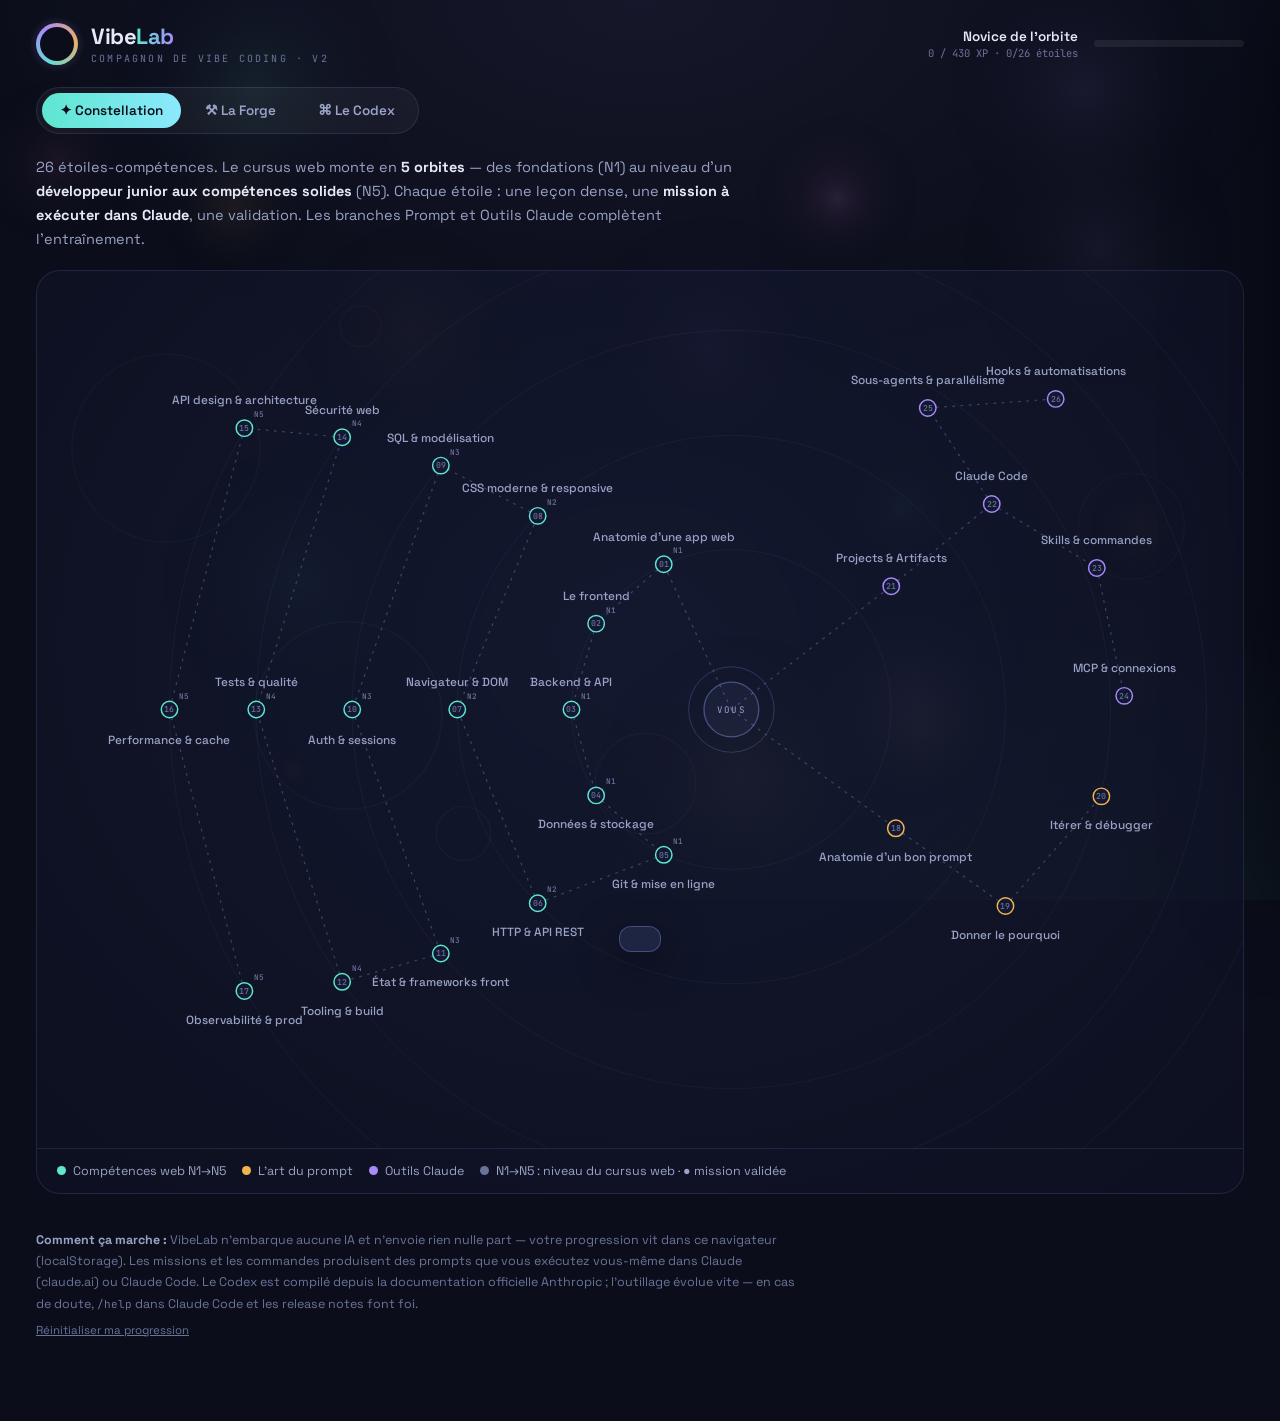
==== commit 268d7368: "VibeLab v2 : référentiel exhaustif + cursus web N1→N5 - Le Codex : 13 sections / 240 entrées compilé" ====
--- a/vibelab/index.html
+++ b/vibelab/index.html
@@ -4,7 +4,7 @@
 <meta charset="utf-8" />
 <meta name="viewport" content="width=device-width, initial-scale=1" />
 <title>VibeLab — Compagnon de vibe coding</title>
-<meta name="description" content="Apprendre à mieux vibecoder avec Claude : constellation de compétences, forge de prompts, missions à accomplir dans Claude. 100 % local, sans IA embarquée." />
+<meta name="description" content="Devenir expert du vibe coding avec Claude : constellation de compétences N1→N5, forge de prompts, codex de référence exhaustif (commandes, CLI, hooks, skills, artifacts). 100 % local, sans IA embarquée." />
 <style>
   @import url('https://fonts.googleapis.com/css2?family=Space+Grotesk:wght@400;500;600;700&family=JetBrains+Mono:wght@400;600&display=swap');
 
@@ -33,13 +33,10 @@
     background: radial-gradient(ellipse 90% 70% at 50% 0%, rgba(167,139,250,0.07), transparent 60%),
                 radial-gradient(ellipse 70% 60% at 85% 100%, rgba(94,230,208,0.05), transparent 60%); }
 
-  .shell { position: relative; z-index: 2; max-width: 1280px; margin: 0 auto; padding: 0 clamp(14px, 3vw, 36px) 80px; }
+  .shell { position: relative; z-index: 2; max-width: 1320px; margin: 0 auto; padding: 0 clamp(14px, 3vw, 36px) 80px; }
 
   /* ── header ── */
-  header {
-    display: flex; align-items: center; justify-content: space-between; gap: 14px;
-    padding: 22px 0 16px; flex-wrap: wrap;
-  }
+  header { display: flex; align-items: center; justify-content: space-between; gap: 14px; padding: 22px 0 16px; flex-wrap: wrap; }
   .brand { display: flex; align-items: center; gap: 13px; }
   .brand-orb {
     width: 42px; height: 42px; border-radius: 50%; position: relative; flex-shrink: 0;
@@ -64,48 +61,39 @@
 
   /* ── tabs ── */
   .tabs { display: inline-flex; gap: 6px; padding: 5px; border-radius: 99px;
-    background: rgba(255,255,255,0.04); border: 1px solid var(--line); margin: 6px 0 22px; }
-  .tab {
-    border: none; cursor: pointer; border-radius: 99px; padding: 9px 20px;
-    font-size: 13.5px; font-weight: 600; color: var(--txt2); background: transparent;
-    transition: all 200ms;
-  }
-  .tab.active { color: #0B0E1A; background: linear-gradient(90deg, var(--cyan), #8BE9FD); }
-  .tab[data-tab="forge"].active { background: linear-gradient(90deg, var(--amber), #F8D08A); }
-
-  .intro { max-width: 660px; margin: 0 0 18px; color: var(--txt2); font-size: 14.5px; line-height: 1.65; }
+    background: rgba(255,255,255,0.04); border: 1px solid var(--line); margin: 6px 0 22px; flex-wrap: wrap; }
+  .tab { border: none; cursor: pointer; border-radius: 99px; padding: 9px 18px;
+    font-size: 13.5px; font-weight: 600; color: var(--txt2); background: transparent; transition: all 200ms; }
+  .tab[data-tab="sky"].active { color: #0B0E1A; background: linear-gradient(90deg, var(--cyan), #8BE9FD); }
+  .tab[data-tab="forge"].active { color: #1A1206; background: linear-gradient(90deg, var(--amber), #F8D08A); }
+  .tab[data-tab="codex"].active { color: #161029; background: linear-gradient(90deg, var(--violet), #C4B5FD); }
+
+  .intro { max-width: 700px; margin: 0 0 18px; color: var(--txt2); font-size: 14.5px; line-height: 1.65; }
   .intro b { color: var(--txt); }
 
   /* ── constellation ── */
-  .sky {
-    position: relative; border-radius: 24px; border: 1px solid var(--line);
-    background: radial-gradient(ellipse 80% 90% at 50% 40%, rgba(27,33,64,0.55), rgba(13,16,32,0.7));
-    overflow: hidden;
-  }
+  .sky { position: relative; border-radius: 24px; border: 1px solid var(--line);
+    background: radial-gradient(ellipse 80% 90% at 50% 40%, rgba(27,33,64,0.55), rgba(13,16,32,0.7)); overflow: hidden; }
   .sky svg { display: block; width: 100%; height: auto; }
-  .edge { stroke: var(--line-strong); stroke-width: 1.4; stroke-dasharray: 3 6; }
+  .orbit { fill: none; stroke: rgba(148,163,255,0.07); stroke-width: 1; }
+  .edge { stroke: var(--line-strong); stroke-width: 1.3; stroke-dasharray: 3 6; }
   .edge.lit { stroke-dasharray: none; stroke-width: 2; filter: drop-shadow(0 0 6px currentColor); opacity: 0.9; }
   .star { cursor: pointer; }
   .star .halo { opacity: 0; transition: opacity 300ms; }
   .star:hover .halo, .star.done .halo { opacity: 1; }
-  .star .core { transition: all 300ms; }
-  .star text { font-family: 'Space Grotesk', sans-serif; fill: var(--txt2); font-size: 13px; font-weight: 500;
-    text-anchor: middle; pointer-events: none; }
+  .star text { font-family: 'Space Grotesk', sans-serif; fill: var(--txt2); font-size: 13px; font-weight: 500; text-anchor: middle; pointer-events: none; }
   .star.done text { fill: var(--txt); font-weight: 600; }
   .star .num { font-family: var(--mono); font-size: 9px; fill: var(--txt3); }
+  .star .lvl { font-family: var(--mono); font-size: 8.5px; fill: var(--txt3); }
   .hub-label { font-family: var(--mono); font-size: 10px; letter-spacing: 0.25em; fill: var(--txt2); text-anchor: middle; }
-  .legend { display: flex; gap: 18px; flex-wrap: wrap; padding: 14px 20px; border-top: 1px solid var(--line);
-    font-size: 12.5px; color: var(--txt2); }
+  .legend { display: flex; gap: 16px; flex-wrap: wrap; padding: 14px 20px; border-top: 1px solid var(--line); font-size: 12.5px; color: var(--txt2); }
   .legend span { display: inline-flex; align-items: center; gap: 7px; }
   .legend i { width: 9px; height: 9px; border-radius: 50%; display: inline-block; }
 
   /* ── forge ── */
   .forge-grid { display: grid; grid-template-columns: repeat(auto-fill, minmax(330px, 1fr)); gap: 16px; }
-  .cmd {
-    border: 1px solid var(--line); border-radius: var(--r); background: linear-gradient(170deg, var(--card), var(--bg2));
-    padding: 20px 20px 18px; display: flex; flex-direction: column; gap: 12px;
-    transition: border-color 250ms, transform 250ms;
-  }
+  .cmd { border: 1px solid var(--line); border-radius: var(--r); background: linear-gradient(170deg, var(--card), var(--bg2));
+    padding: 20px 20px 18px; display: flex; flex-direction: column; gap: 12px; transition: border-color 250ms, transform 250ms; }
   .cmd:hover { border-color: rgba(242,180,80,0.4); transform: translateY(-2px); }
   .cmd-head { display: flex; align-items: center; justify-content: space-between; gap: 10px; }
   .cmd-name { font-family: var(--mono); font-size: 15px; font-weight: 600; color: var(--amber); }
@@ -114,37 +102,79 @@
   .cmd-badge.used { color: var(--ok); border-color: rgba(74,222,128,0.4); }
   .cmd p { margin: 0; font-size: 13.5px; line-height: 1.55; color: var(--txt2); }
   .cmd label { font-family: var(--mono); font-size: 10px; letter-spacing: 0.14em; text-transform: uppercase; color: var(--txt3); }
-  .cmd textarea, .cmd input {
-    width: 100%; border-radius: 10px; border: 1px solid var(--line); background: rgba(0,0,0,0.25);
+  .cmd textarea, .cmd input { width: 100%; border-radius: 10px; border: 1px solid var(--line); background: rgba(0,0,0,0.25);
     color: var(--txt); font-family: 'Space Grotesk', sans-serif; font-size: 13.5px; padding: 10px 12px;
-    resize: vertical; min-height: 38px; outline: none;
-  }
+    resize: vertical; min-height: 38px; outline: none; }
   .cmd textarea { min-height: 70px; }
   .cmd textarea:focus, .cmd input:focus { border-color: rgba(242,180,80,0.5); }
 
-  .btn {
-    display: inline-flex; align-items: center; justify-content: center; gap: 8px;
+  .btn { display: inline-flex; align-items: center; justify-content: center; gap: 8px;
     border: none; cursor: pointer; border-radius: 11px; padding: 11px 18px;
-    font-size: 13.5px; font-weight: 600; transition: transform 150ms, filter 200ms;
-  }
+    font-size: 13.5px; font-weight: 600; transition: transform 150ms, filter 200ms; }
   .btn:active { transform: scale(0.97); }
   .btn-amber { background: linear-gradient(90deg, var(--amber), #F8D08A); color: #1A1206; }
   .btn-violet { background: linear-gradient(90deg, var(--violet), #C4B5FD); color: #161029; }
-  .btn-ghost { background: rgba(255,255,255,0.06); color: var(--txt2); border: 1px solid var(--line); }
-  .btn-ok { background: rgba(74,222,128,0.15); color: var(--ok); border: 1px solid rgba(74,222,128,0.4); }
   .btn:hover { filter: brightness(1.08); }
+
+  /* ── codex ── */
+  .codex-bar { display: flex; gap: 12px; flex-wrap: wrap; align-items: center; margin-bottom: 16px; }
+  .codex-search { flex: 1; min-width: 240px; position: relative; }
+  .codex-search input { width: 100%; border-radius: 12px; border: 1px solid var(--line); background: rgba(0,0,0,0.3);
+    color: var(--txt); font-family: 'Space Grotesk', sans-serif; font-size: 14.5px; padding: 13px 16px 13px 42px; outline: none; }
+  .codex-search input:focus { border-color: rgba(167,139,250,0.5); }
+  .codex-search::before { content: '⌕'; position: absolute; left: 15px; top: 50%; transform: translateY(-50%);
+    color: var(--txt3); font-size: 18px; }
+  .codex-count { font-family: var(--mono); font-size: 11px; color: var(--txt3); }
+  .codex-chips { display: flex; gap: 7px; flex-wrap: wrap; margin-bottom: 20px; }
+  .cchip { border: 1px solid var(--line); background: rgba(255,255,255,0.03); color: var(--txt2);
+    border-radius: 99px; padding: 7px 14px; font-size: 12.5px; font-weight: 600; cursor: pointer; transition: all 180ms; }
+  .cchip:hover { border-color: var(--line-strong); }
+  .cchip.active { background: rgba(167,139,250,0.18); border-color: rgba(167,139,250,0.5); color: #D9CFFE; }
+  .cchip .n { font-family: var(--mono); font-size: 10px; opacity: 0.7; margin-left: 5px; }
+
+  .codex-section { margin-bottom: 26px; border: 1px solid var(--line); border-radius: 18px; overflow: hidden;
+    background: linear-gradient(175deg, rgba(21,26,48,0.8), rgba(14,17,33,0.8)); }
+  .cs-head { display: flex; align-items: center; gap: 13px; padding: 17px 20px; cursor: pointer; user-select: none; }
+  .cs-head:hover { background: rgba(255,255,255,0.02); }
+  .cs-ico { width: 38px; height: 38px; border-radius: 11px; display: flex; align-items: center; justify-content: center;
+    font-family: var(--mono); font-size: 16px; font-weight: 600; flex-shrink: 0;
+    background: rgba(255,255,255,0.05); border: 1px solid var(--line); }
+  .cs-head h2 { margin: 0; font-size: 16.5px; font-weight: 700; flex: 1; }
+  .cs-head h2 small { display: block; font-size: 12px; font-weight: 400; color: var(--txt3); margin-top: 2px; }
+  .cs-count { font-family: var(--mono); font-size: 10.5px; color: var(--txt3); }
+  .cs-arrow { color: var(--txt3); transition: transform 250ms; font-size: 13px; }
+  .codex-section.open .cs-arrow { transform: rotate(90deg); }
+  .cs-body { display: none; border-top: 1px solid var(--line); }
+  .codex-section.open .cs-body { display: block; }
+  .cs-intro { padding: 14px 20px 4px; font-size: 13.5px; line-height: 1.6; color: var(--txt2); }
+  .cs-intro b { color: var(--txt); }
+  .cs-intro code, .entry-desc code, .entry-note code {
+    font-family: var(--mono); font-size: 0.88em; background: rgba(0,0,0,0.35);
+    border: 1px solid var(--line); border-radius: 5px; padding: 1px 5px; color: #BFE8FF; }
+  .entries { padding: 10px 12px 16px; display: grid; gap: 7px; }
+  .entry { display: grid; grid-template-columns: minmax(150px, 230px) 1fr; gap: 6px 16px; align-items: baseline;
+    padding: 10px 12px; border-radius: 11px; border: 1px solid transparent; transition: all 150ms; }
+  .entry:hover { background: rgba(255,255,255,0.03); border-color: var(--line); }
+  .entry-name { font-family: var(--mono); font-size: 12.5px; font-weight: 600; word-break: break-word; }
+  .entry-name .tag { display: inline-block; font-size: 8.5px; letter-spacing: 0.1em; text-transform: uppercase;
+    border-radius: 99px; padding: 2px 7px; margin-left: 7px; vertical-align: 2px;
+    background: rgba(255,255,255,0.06); border: 1px solid var(--line); color: var(--txt3); font-weight: 400; }
+  .entry-desc { font-size: 13px; line-height: 1.55; color: var(--txt2); }
+  .entry-desc b { color: var(--txt); }
+  .entry-note { grid-column: 1 / -1; font-size: 12px; line-height: 1.55; color: var(--txt3);
+    border-left: 2px solid var(--line-strong); padding-left: 10px; margin-top: 2px; }
+  .entry.hidden { display: none; }
+  @media (max-width: 640px) { .entry { grid-template-columns: 1fr; } }
 
   /* ── panel ── */
   .scrim { position: fixed; inset: 0; z-index: 40; background: rgba(5,7,15,0.6); backdrop-filter: blur(3px);
     opacity: 0; pointer-events: none; transition: opacity 300ms; }
   .scrim.open { opacity: 1; pointer-events: auto; }
-  .panel {
-    position: fixed; top: 0; right: 0; bottom: 0; z-index: 50; width: min(540px, 100vw);
+  .panel { position: fixed; top: 0; right: 0; bottom: 0; z-index: 50; width: min(560px, 100vw);
     background: linear-gradient(180deg, #141A33, #0E1224);
     border-left: 1px solid var(--line); box-shadow: -30px 0 80px rgba(0,0,0,0.5);
     transform: translateX(105%); transition: transform 380ms cubic-bezier(.2,.8,.2,1);
-    display: flex; flex-direction: column;
-  }
+    display: flex; flex-direction: column; }
   .panel.open { transform: none; }
   .panel-head { padding: 22px 26px 16px; border-bottom: 1px solid var(--line); display: flex; gap: 14px; align-items: flex-start; }
   .panel-orb { width: 44px; height: 44px; border-radius: 50%; flex-shrink: 0; position: relative; }
@@ -162,6 +192,8 @@
   .lesson { font-size: 14.5px; line-height: 1.7; color: var(--txt2); }
   .lesson p { margin: 0 0 12px; }
   .lesson b { color: var(--txt); font-weight: 600; }
+  .lesson code { font-family: var(--mono); font-size: 0.86em; background: rgba(0,0,0,0.35);
+    border: 1px solid var(--line); border-radius: 5px; padding: 1px 5px; color: #BFE8FF; }
   .lesson .visual { display: flex; gap: 8px; align-items: stretch; margin: 14px 0; flex-wrap: wrap; }
   .lesson .vbox { flex: 1; min-width: 110px; border: 1px solid var(--line); border-radius: 11px; padding: 10px 12px;
     background: rgba(255,255,255,0.03); text-align: center; }
@@ -191,7 +223,6 @@
   .done-note { display: flex; align-items: center; gap: 10px; margin-top: 16px; padding: 13px 15px; border-radius: 11px;
     background: rgba(74,222,128,0.1); border: 1px solid rgba(74,222,128,0.35); color: var(--ok); font-size: 13.5px; font-weight: 600; }
 
-  /* toast */
   .toast { position: fixed; left: 50%; bottom: 28px; transform: translateX(-50%) translateY(80px); z-index: 90;
     background: #1E2542; border: 1px solid var(--line-strong); color: var(--txt); border-radius: 12px;
     padding: 12px 20px; font-size: 13.5px; font-weight: 500; box-shadow: 0 12px 40px rgba(0,0,0,0.5);
@@ -199,7 +230,7 @@
   .toast.show { transform: translateX(-50%) translateY(0); }
   .toast b { color: var(--cyan); }
 
-  footer { margin-top: 36px; font-size: 12.5px; line-height: 1.7; color: var(--txt3); max-width: 720px; }
+  footer { margin-top: 36px; font-size: 12.5px; line-height: 1.7; color: var(--txt3); max-width: 760px; }
   footer b { color: var(--txt2); }
   .reset { background: none; border: none; color: var(--txt3); font-size: 11.5px; cursor: pointer; text-decoration: underline; padding: 0; margin-top: 8px; }
 
@@ -223,7 +254,7 @@
       <div class="brand-orb"></div>
       <div>
         <h1>Vibe<span>Lab</span></h1>
-        <small>Compagnon de vibe coding</small>
+        <small>Compagnon de vibe coding · v2</small>
       </div>
     </div>
     <div class="hud">
@@ -238,35 +269,41 @@
   <nav class="tabs" role="tablist">
     <button class="tab active" data-tab="sky" role="tab">✦ Constellation</button>
     <button class="tab" data-tab="forge" role="tab">⚒ La Forge</button>
+    <button class="tab" data-tab="codex" role="tab">⌘ Le Codex</button>
   </nav>
 
   <!-- ════ CONSTELLATION ════ -->
   <section id="view-sky">
-    <p class="intro">Chaque étoile est une <b>compétence de vibe coder</b> : une mini-leçon, puis une <b>mission à accomplir dans Claude</b> (claude.ai ou Claude Code). Validez vos missions pour allumer la constellation — VibeLab forge les prompts, <b>Claude fait le travail, vous comprenez ce qui se passe</b>.</p>
+    <p class="intro">26 étoiles-compétences. Le cursus web monte en <b>5 orbites</b> — des fondations (N1) au niveau d'un <b>développeur junior aux compétences solides</b> (N5). Chaque étoile : une leçon dense, une <b>mission à exécuter dans Claude</b>, une validation. Les branches Prompt et Outils Claude complètent l'entraînement.</p>
     <div class="sky">
-      <svg id="skySvg" viewBox="0 0 1200 760" aria-label="Constellation des compétences"></svg>
-      <div class="legend">
-        <span><i style="background:var(--cyan)"></i> Fondations d'une app</span>
-        <span><i style="background:var(--amber)"></i> L'art du prompt</span>
-        <span><i style="background:var(--violet)"></i> Outils Claude</span>
-        <span><i style="background:var(--txt3)"></i> ◌ à explorer &nbsp;·&nbsp; ● mission validée</span>
-      </div>
+      <svg id="skySvg" viewBox="0 0 1320 960" aria-label="Constellation des compétences"></svg>
+      <div class="legend" id="skyLegend"></div>
     </div>
   </section>
 
   <!-- ════ FORGE ════ -->
   <section id="view-forge" hidden>
-    <p class="intro">La Forge fabrique des <b>prompts experts prêts à coller</b> dans Claude ou Claude Code. Décrivez votre situation, générez, copiez — et observez la différence avec un prompt improvisé. C'est aussi comme ça qu'on apprend à mieux prompter.</p>
+    <p class="intro">La Forge fabrique des <b>prompts experts prêts à coller</b> dans Claude ou Claude Code. Décrivez votre situation, forgez, copiez. Les commandes marquées <b>CC</b> méritent d'être installées en vraies commandes slash dans votre projet — le Codex explique comment.</p>
     <div class="forge-grid" id="forgeGrid"></div>
   </section>
 
+  <!-- ════ CODEX ════ -->
+  <section id="view-codex" hidden>
+    <p class="intro">La base de référence du vibe coder : <b>l'outillage Claude réel et complet</b> — commandes slash intégrées, CLI, raccourcis Mac, hooks, sous-agents, skills, mémoire, MCP, Artifacts, Projects. Cherchez, dépliez, apprenez. Compilé depuis la documentation officielle.</p>
+    <div class="codex-bar">
+      <div class="codex-search"><input id="codexSearch" type="search" placeholder="Chercher une commande, un concept, un flag… (ex. hooks, --resume, rewind)" /></div>
+      <span class="codex-count" id="codexCount"></span>
+    </div>
+    <div class="codex-chips" id="codexChips"></div>
+    <div id="codexSections"></div>
+  </section>
+
   <footer>
-    <b>Comment ça marche :</b> VibeLab n'embarque aucune IA et n'envoie rien nulle part — votre progression vit dans ce navigateur (localStorage). Les missions et les commandes produisent des prompts que vous exécutez vous-même dans Claude (claude.ai) ou Claude Code. L'objectif : acquérir les réflexes et le vocabulaire d'un développeur web… en laissant le code à Claude.
+    <b>Comment ça marche :</b> VibeLab n'embarque aucune IA et n'envoie rien nulle part — votre progression vit dans ce navigateur (localStorage). Les missions et les commandes produisent des prompts que vous exécutez vous-même dans Claude (claude.ai) ou Claude Code. Le Codex est compilé depuis la documentation officielle Anthropic ; l'outillage évolue vite — en cas de doute, <code style="font-family:var(--mono);font-size:11px">/help</code> dans Claude Code et les release notes font foi.
     <br /><button class="reset" id="resetBtn">Réinitialiser ma progression</button>
   </footer>
 </div>
 
-<!-- panel -->
 <div class="scrim" id="scrim"></div>
 <aside class="panel" id="panel" role="dialog" aria-modal="true">
   <div class="panel-head">
@@ -282,13 +319,12 @@
 
 <div class="toast" id="toast"></div>
 
+<script src="data.js"></script>
 <script>
 'use strict';
-
-/* ════════════════════════════════════════════════════════
-   VibeLab — compagnon de vibe coding. 100 % statique :
-   aucune IA embarquée, les missions s'exécutent dans Claude.
-   ════════════════════════════════════════════════════════ */
+/* VibeLab v2 — app shell. Toutes les données vivent dans data.js (window.VL). */
+
+const { BRANCHES, NODES, EDGES, HUB, COMMANDS, CODEX, LEVEL_NAMES } = window.VL;
 
 /* ── fond animé : orbes & cercles abstraits ── */
 (function () {
@@ -304,14 +340,9 @@
   }
   resize(); addEventListener('resize', resize);
   for (let i = 0; i < 22; i++) {
-    ORBS.push({
-      x: Math.random(), y: Math.random(),
-      r: (20 + Math.random() * 130) * devicePixelRatio,
-      c: COLS[i % COLS.length],
-      sp: 0.00004 + Math.random() * 0.00012,
-      ph: Math.random() * Math.PI * 2,
-      ring: Math.random() > 0.55,
-    });
+    ORBS.push({ x: Math.random(), y: Math.random(), r: (20 + Math.random() * 130) * devicePixelRatio,
+      c: COLS[i % COLS.length], sp: 0.00004 + Math.random() * 0.00012, ph: Math.random() * Math.PI * 2,
+      ring: Math.random() > 0.55 });
   }
   const reduced = matchMedia('(prefers-reduced-motion: reduce)').matches;
   let last = 0;
@@ -322,15 +353,12 @@
         const x = (o.x + Math.sin(t * o.sp + o.ph) * 0.06) * W;
         const y = (o.y + Math.cos(t * o.sp * 0.8 + o.ph) * 0.06) * H;
         if (o.ring) {
-          ctx.strokeStyle = `rgba(${o.c},0.10)`;
-          ctx.lineWidth = 1.2 * devicePixelRatio;
+          ctx.strokeStyle = `rgba(${o.c},0.10)`; ctx.lineWidth = 1.2 * devicePixelRatio;
           ctx.beginPath(); ctx.arc(x, y, o.r, 0, Math.PI * 2); ctx.stroke();
         } else {
           const g = ctx.createRadialGradient(x, y, 0, x, y, o.r);
-          g.addColorStop(0, `rgba(${o.c},0.07)`);
-          g.addColorStop(1, 'rgba(0,0,0,0)');
-          ctx.fillStyle = g;
-          ctx.beginPath(); ctx.arc(x, y, o.r, 0, Math.PI * 2); ctx.fill();
+          g.addColorStop(0, `rgba(${o.c},0.07)`); g.addColorStop(1, 'rgba(0,0,0,0)');
+          ctx.fillStyle = g; ctx.beginPath(); ctx.arc(x, y, o.r, 0, Math.PI * 2); ctx.fill();
         }
       });
       last = t;
@@ -340,291 +368,6 @@
   requestAnimationFrame(frame);
 })();
 
-/* ── données : les 12 étoiles ── */
-const BRANCHES = {
-  fond:   { label: 'Fondations', color: 'var(--cyan)',   raw: '#5EE6D0' },
-  prompt: { label: "L'art du prompt", color: 'var(--amber)',  raw: '#F2B450' },
-  claude: { label: 'Outils Claude', color: 'var(--violet)', raw: '#A78BFA' },
-};
-
-const NODES = [
-  /* ─ Fondations ─ */
-  {
-    id: 'anatomie', branch: 'fond', x: 430, y: 310, title: "Anatomie d'une app web",
-    lesson: `<p>Toute application web tient en <b>trois étages</b>. Pensez à un restaurant :</p>
-      <div class="visual">
-        <div class="vbox"><b>Frontend</b><span>la salle : ce que voit et touche l'utilisateur (pages, boutons)</span></div>
-        <div class="varrow">⇄</div>
-        <div class="vbox"><b>Backend</b><span>la cuisine : la logique, les règles, les calculs</span></div>
-        <div class="varrow">⇄</div>
-        <div class="vbox"><b>Données</b><span>le garde-manger : ce qui doit survivre (comptes, contenus)</span></div>
-      </div>
-      <p>Certaines apps n'ont <b>que la salle</b> (un site statique, un artifact Claude) ; d'autres ont les trois. Savoir situer chaque demande dans cet étage-là, c'est déjà parler le langage des développeurs — et prompter beaucoup plus juste.</p>`,
-    steps: ["Ouvrez Claude (claude.ai)", "Collez le prompt en remplaçant le passage entre crochets", "Lisez le schéma obtenu et posez une question sur l'étage le plus flou pour vous"],
-    prompt: `Voici mon idée d'application : [décrivez votre app en 2-3 phrases].
-
-Agis comme un architecte web pédagogue. Présente-moi l'architecture de cette app en 3 couches (frontend / backend / données) sous forme de schéma texte simple, puis pour chaque couche : ce qu'elle contient concrètement dans MON cas, et si on peut s'en passer dans une première version. Termine par la version la plus simple possible qui marche (MVP). Je ne suis pas développeur : zéro jargon non expliqué.`,
-    checks: ["Je sais dire ce qui est frontend, backend et données dans MON projet", "Je sais si mon MVP a besoin d'un backend ou pas"],
-  },
-  {
-    id: 'frontend', branch: 'fond', x: 300, y: 250, title: 'Le frontend',
-    lesson: `<p>Le frontend, c'est tout ce qui s'exécute <b>dans le navigateur</b> de l'utilisateur. Trois matériaux :</p>
-      <div class="visual">
-        <div class="vbox"><b>HTML</b><span>le squelette : la structure et le contenu</span></div>
-        <div class="vbox"><b>CSS</b><span>la peau : couleurs, mise en page, animations</span></div>
-        <div class="vbox"><b>JavaScript</b><span>les muscles : interactions, logique, mouvement</span></div>
-      </div>
-      <p>Deux notions à connaître : les <b>composants</b> (des briques d'interface réutilisables — un bouton, une carte) et <b>l'état</b> (ce dont l'interface se souvient : l'onglet actif, le panier). Quand un rendu vous déçoit, nommer la brique fautive (« le composant carte », « l'état du filtre ») rend vos demandes de retouche dix fois plus précises.</p>`,
-    steps: ["Ouvrez un artifact ou une page que Claude vous a déjà créés (ou demandez-en une petite)", "Collez le prompt dans la même conversation", "Repérez dans la réponse : où est le HTML, le CSS, le JS, et où vit « l'état »"],
-    prompt: `Reprends le code de l'interface que tu viens de créer pour moi. Fais-m'en la visite guidée comme à quelqu'un qui ne code pas :
-
-1. Découpe-le en zones : structure (HTML), style (CSS), comportement (JavaScript).
-2. Liste les "composants" que tu y as créés et à quoi sert chacun.
-3. Montre-moi où vit "l'état" (ce dont l'interface se souvient) et ce qui le modifie.
-4. Donne-moi 3 exemples de phrases précises que je pourrais te dire pour modifier tel ou tel composant.`,
-    checks: ["Je sais distinguer structure / style / comportement dans une page", "Je sais nommer un composant précis quand je demande une retouche"],
-  },
-  {
-    id: 'backend', branch: 'fond', x: 185, y: 330, title: 'Backend & API',
-    lesson: `<p>Le backend tourne <b>sur un serveur</b>, pas chez l'utilisateur. On y met ce qui doit être <b>fiable, secret ou partagé</b> : vérifier un mot de passe, enregistrer une commande, appeler un service payant avec une clé secrète.</p>
-      <p>Frontend et backend se parlent via une <b>API</b> : un menu d'actions autorisées. Le frontend commande (« crée ce compte »), le backend répond — généralement en <b>JSON</b>, un format texte structuré que machines et humains lisent facilement.</p>
-      <p>Réflexe de vibe coder : tout ce qui est dans le frontend est <b>visible et modifiable</b> par l'utilisateur. Une clé d'API, un prix, une règle de droit d'accès n'ont rien à faire côté navigateur.</p>`,
-    steps: ["Ouvrez Claude", "Collez le prompt complété avec votre projet", "Notez ce qui DOIT être côté serveur dans votre app, et pourquoi"],
-    prompt: `Mon application : [décrivez votre app]. Fonctionnalités prévues : [listez-les].
-
-Pour chaque fonctionnalité, dis-moi si elle peut vivre uniquement dans le navigateur (frontend) ou si elle exige un serveur (backend), et surtout POURQUOI — en particulier tout ce qui touche aux secrets (clés d'API), à l'argent, ou aux données partagées entre utilisateurs. Puis montre-moi à quoi ressemblerait l'API de mon app : la liste des "commandes" que le frontend passerait au serveur, en français d'abord, puis en exemple JSON.`,
-    checks: ["Je sais pourquoi une clé d'API ne doit jamais être dans le frontend", "Je peux décrire l'API de mon app comme une liste de commandes"],
-  },
-  {
-    id: 'data', branch: 'fond', x: 150, y: 465, title: 'Données & stockage',
-    lesson: `<p>Question clé : <b>que doit-il rester quand on ferme l'onglet ?</b></p>
-      <div class="visual">
-        <div class="vbox"><b>Rien</b><span>tout en mémoire — un jeu, une démo</span></div>
-        <div class="vbox"><b>Sur cet appareil</b><span>localStorage : préférences, brouillons, progression</span></div>
-        <div class="vbox"><b>Partout</b><span>base de données sur un serveur : comptes, contenus partagés</span></div>
-      </div>
-      <p>Les bases de données rangent l'information en <b>tables</b> (comme des feuilles de tableur reliées entre elles). Avant de coder, décrire ses données — « un utilisateur a plusieurs projets, un projet a plusieurs notes » — est le plan que Claude transformera en schéma propre.</p>`,
-    steps: ["Ouvrez Claude", "Collez le prompt complété", "Vérifiez que vous comprenez ce qui survit à un refresh dans votre app actuelle"],
-    prompt: `Mon application : [décrivez votre app].
-
-1. Liste toutes les informations que mon app manipule, et classe-les : éphémère (perdable), locale (cet appareil suffit), ou partagée (base de données obligatoire).
-2. Pour les données partagées, propose-moi un mini-schéma en français : les "tables", ce qu'elles contiennent, et comment elles sont reliées (du type "un utilisateur possède plusieurs projets").
-3. Explique-moi ce qui se passerait concrètement pour mes utilisateurs si je restais en stockage local au lieu d'une vraie base.`,
-    checks: ["Je sais ce qui survit à un refresh dans mon app et pourquoi", "Je peux décrire mes données en tables reliées, en français"],
-  },
-  {
-    id: 'ship', branch: 'fond', x: 245, y: 575, title: 'Git & mise en ligne',
-    lesson: `<p><b>Git</b> est la machine à remonter le temps du code : chaque <b>commit</b> est une photo datée et commentée du projet. Une <b>branche</b> permet d'essayer sans casser la version qui marche ; une <b>pull request (PR)</b> propose de fusionner l'essai dans la version principale. GitHub héberge tout ça en ligne.</p>
-      <p><b>Déployer</b>, c'est copier le code sur une machine accessible au monde : trivial pour un site statique (Render, Netlify, GitHub Pages servent vos fichiers tels quels), un peu plus riche dès qu'il y a un backend à faire tourner.</p>
-      <p>Bonne nouvelle : Claude Code manie git pour vous. Mais comprendre commit / branche / PR vous permet de <b>relire et décider</b>, au lieu de subir.</p>`,
-    steps: ["Ouvrez Claude (ou Claude Code si vous avez un dépôt)", "Collez le prompt", "Gardez le glossaire obtenu sous la main pour vos prochaines sessions"],
-    prompt: `Raconte-moi le voyage complet de mon code, de l'idée jusqu'à l'URL publique, pour une app comme la mienne : [décrivez votre app et où elle est hébergée si vous le savez].
-
-Étapes attendues : écriture du code → commit → branche → pull request → fusion → déploiement. Pour chaque étape : une métaphore simple, ce que JE fais concrètement (même si c'est Claude Code qui exécute), et l'erreur classique du débutant. Termine par un glossaire de 8 termes git/déploiement que je recroiserai tout le temps.`,
-    checks: ["Je sais expliquer commit, branche et pull request avec mes mots", "Je sais comment mon app passe de mon dépôt à une URL en ligne"],
-  },
-
-  /* ─ L'art du prompt ─ */
-  {
-    id: 'prompt-anatomie', branch: 'prompt', x: 700, y: 525, title: "Anatomie d'un bon prompt",
-    lesson: `<p>Un prompt efficace répond à quatre questions — avant même d'être bien écrit :</p>
-      <div class="visual">
-        <div class="vbox"><b>Contexte</b><span>qui je suis, le projet, ce qui existe déjà</span></div>
-        <div class="vbox"><b>Objectif</b><span>le résultat attendu, pas la liste des étapes</span></div>
-        <div class="vbox"><b>Contraintes</b><span>limites, style, ce qu'il ne faut PAS faire</span></div>
-        <div class="vbox"><b>Format</b><span>la forme de la réponse : code complet, plan, tableau…</span></div>
-      </div>
-      <p>« Fais-moi un site de recettes » force Claude à inventer 50 décisions à votre place. « Site d'une page pour mes 12 recettes familiales, ambiance carnet manuscrit, sans compte utilisateur, livré en un seul fichier HTML » : mêmes 30 secondes d'écriture, résultat sans comparaison.</p>`,
-    steps: ["Retrouvez un de vos anciens prompts qui avait donné un résultat moyen", "Collez le prompt ci-dessous dans Claude avec votre ancien prompt dedans", "Envoyez la version réécrite dans une nouvelle conversation et comparez les deux résultats"],
-    prompt: `Voici un prompt que j'ai utilisé récemment : "[collez votre ancien prompt]".
-
-1. Analyse-le selon 4 critères : contexte fourni, objectif clair, contraintes posées, format de sortie demandé. Note chaque critère sur 5 avec une phrase d'explication.
-2. Liste les décisions que tu aurais dû inventer à ma place à cause des manques.
-3. Réécris-le en version complète — en inventant des hypothèses plausibles entre [crochets] là où il me manque des infos, pour que je n'aie plus qu'à les remplacer.`,
-    checks: ["J'ai comparé ancien et nouveau prompt sur un vrai résultat", "Je connais les 4 ingrédients et je sais lequel j'oublie le plus souvent"],
-  },
-  {
-    id: 'prompt-contexte', branch: 'prompt', x: 825, y: 615, title: 'Donner le pourquoi',
-    lesson: `<p>Claude travaille mieux quand il comprend <b>l'intention</b>, pas seulement la demande. Dire « ajoute un bouton export » force une interprétation ; dire « mes utilisateurs sont des profs qui veulent imprimer les résultats pour leurs élèves — ajoute un export » oriente cent micro-décisions (format, mise en page, libellé) dans le bon sens.</p>
-      <p>La formule magique : <b>« Je travaille sur [le projet] pour [ces gens]. Ils ont besoin de [ce que ça permet]. Avec ça en tête : [la demande]. »</b></p>
-      <p>Et précisez le <b>niveau d'initiative</b> attendu : « propose et justifie » quand vous explorez, « fais exactement ça, rien de plus » quand vous savez. Les deux sont valides — l'ambiguïté entre les deux est ce qui produit les résultats frustrants.</p>`,
-    steps: ["Choisissez une vraie petite demande pour votre projet en cours", "Envoyez-la d'abord brute dans Claude, notez le résultat", "Envoyez la version avec le prompt ci-dessous dans une nouvelle conversation, comparez"],
-    prompt: `Je travaille sur [votre projet] pour [qui sont les utilisateurs]. Ils ont besoin de [ce que ça leur permet de faire / le problème que ça règle].
-
-Avec ce contexte en tête : [votre demande].
-
-Contraintes : [ce qui est imposé — techno, style, budget temps]. Niveau d'initiative attendu : [au choix : "fais exactement ça sans extra" OU "propose mieux si tu vois mieux, en justifiant"].`,
-    checks: ["J'ai constaté la différence avec/sans contexte sur une vraie demande", "Je précise désormais le niveau d'initiative que j'attends"],
-  },
-  {
-    id: 'prompt-debug', branch: 'prompt', x: 960, y: 570, title: 'Itérer & débugger',
-    lesson: `<p>Quand ça casse, le réflexe gagnant tient en trois règles :</p>
-      <p><b>1. Tout donner.</b> Le message d'erreur <b>entier</b> (pas une paraphrase), ce que vous attendiez, ce qui s'est réellement passé, et ce que vous venez de changer.</p>
-      <p><b>2. Une chose à la fois.</b> « Corrige le bouton ET change les couleurs ET ajoute une page » = trois chantiers qui s'entremêlent. Itérez par petites demandes vérifiables.</p>
-      <p><b>3. Comprendre avant de corriger.</b> Demandez « explique la cause probable avant de proposer un correctif » : vous apprenez à chaque bug, et Claude corrige la cause plutôt que le symptôme. Si deux tentatives échouent, demandez un <b>diagnostic différent</b> plutôt qu'une troisième rustine.</p>`,
-    steps: ["Attendez votre prochain bug (il viendra 🙂) ou reprenez le dernier en date", "Remplissez le prompt ci-dessous — la commande /debug de la Forge le fait aussi", "Exigez l'explication de cause avant d'accepter le correctif"],
-    prompt: `J'ai un bug. Rapport complet :
-
-- Ce que j'attendais : [comportement attendu]
-- Ce qui se passe réellement : [comportement observé]
-- Message d'erreur exact (s'il y en a un) : [collez-le en entier]
-- Dernière modification avant l'apparition du bug : [ce qui a changé]
-
-Avant de corriger : explique-moi la cause probable en termes simples, et comment tu comptes la vérifier. Ensuite seulement, propose le correctif minimal — sans réécrire ce qui marche déjà.`,
-    checks: ["J'ai résolu un vrai bug avec ce rapport structuré", "J'ai demandé (et compris) la cause avant le correctif"],
-  },
-
-  /* ─ Outils Claude ─ */
-  {
-    id: 'claude-ai', branch: 'claude', x: 745, y: 295, title: 'Projects & Artifacts',
-    lesson: `<p>Sur <b>claude.ai</b>, deux outils transforment le chat en atelier :</p>
-      <p><b>Les Projects</b> : un espace de travail durable par projet, avec des <b>instructions personnalisées</b> (votre contexte, vos préférences — écrites une fois, appliquées à toutes les conversations du projet) et des <b>connaissances</b> (documents de référence que Claude consulte).</p>
-      <p><b>Les Artifacts</b> : quand Claude crée du contenu substantiel — une page web, une app interactive, un document — il apparaît dans un panneau dédié, modifiable par itérations et partageable. C'est votre premier atelier de vibe coding : une vraie app qui tourne, sans rien installer.</p>
-      <p>Le duo gagnant : un Project par produit, vos specs en connaissances, et les prototypes en artifacts.</p>`,
-    steps: ["Sur claude.ai, créez un Project dédié à votre app", "Collez le prompt ci-dessous dans une conversation du Project pour générer vos instructions personnalisées", "Copiez le résultat dans les instructions du Project, puis testez : demandez un prototype d'écran en artifact"],
-    prompt: `Aide-moi à rédiger les instructions personnalisées de mon Project Claude consacré à ce produit : [décrivez votre app, vos utilisateurs, votre niveau technique, vos préférences de style].
-
-Les instructions doivent tenir en moins de 250 mots et couvrir : qui je suis et mon niveau (non-développeur qui vibecode), le produit et ses utilisateurs, mes conventions (langue, ton, stack si connue), et comment je veux que tu travailles avec moi (expliquer les choix techniques simplement, demander avant les gros changements, livrer du code complet et fonctionnel).`,
-    checks: ["Mon Project existe avec des instructions personnalisées", "J'ai produit au moins un artifact fonctionnel dans ce Project"],
-  },
-  {
-    id: 'claude-code', branch: 'claude', x: 880, y: 225, title: 'Claude Code',
-    lesson: `<p><b>Claude Code</b>, c'est Claude en mode <b>agent</b> : au lieu de répondre dans un chat, il travaille directement <b>dans un vrai projet</b> — il lit vos fichiers, modifie le code, lance des commandes, fait des commits, ouvre des pull requests. Disponible en terminal, sur le web, en app desktop et dans les éditeurs de code.</p>
-      <p>La différence avec le chat : l'artifact est une pièce unique ; avec Claude Code vous construisez un <b>vrai dépôt</b> qui grandit, se versionne et se déploie. C'est l'étape d'après quand votre prototype devient un produit.</p>
-      <p>Votre rôle change aussi : vous devenez <b>directeur de travaux</b> — vous décrivez l'objectif, relisez ce qui est proposé, validez ou réorientez.</p>`,
-    steps: ["Ouvrez une session Claude Code sur un dépôt (le vôtre, ou celui d'un de vos projets générés)", "Collez le prompt ci-dessous tel quel", "Lisez la réponse en entier : c'est la carte de VOTRE projet"],
-    prompt: `Explore ce projet et fais-m'en la visite guidée pour non-développeur :
-
-1. À quoi sert chaque dossier et fichier important (en une ligne chacun).
-2. Par où "entre" l'application quand elle démarre, et le chemin d'une action utilisateur à travers le code.
-3. Les 3 fichiers que je dois connaître parce que tout passe par eux.
-4. Ce qui te semble fragile ou inhabituel dans ce projet, sans rien modifier pour l'instant.`,
-    checks: ["J'ai exploré un vrai dépôt avec Claude Code", "Je sais nommer les 3 fichiers clés de mon projet"],
-  },
-  {
-    id: 'skills', branch: 'claude', x: 1015, y: 280, title: 'Skills & commandes',
-    lesson: `<p>Trois façons d'apprendre vos habitudes à Claude Code, du plus simple au plus puissant :</p>
-      <p><b>CLAUDE.md</b> : un fichier à la racine du projet, lu au début de chaque session. Vos conventions, votre contexte, vos interdits — écrits une fois.</p>
-      <p><b>Les commandes slash</b> : tapez <b>/nom</b> pour déclencher un prompt enregistré. Les vôtres se créent en déposant un simple fichier markdown — votre /grillme ou /plan personnels, à un fichier près.</p>
-      <p><b>Les skills</b> : des dossiers d'instructions (et éventuellement de scripts) que Claude charge <b>quand la tâche s'y prête</b> — un savoir-faire spécialisé qu'on n'écrit qu'une fois et qui ne pollue pas les autres conversations.</p>`,
-    steps: ["Dans Claude Code, sur votre projet, collez le prompt ci-dessous", "Relisez le CLAUDE.md proposé et faites-le ajuster avant de l'accepter", "Bonus : demandez ensuite une commande slash personnalisée inspirée de la Forge"],
-    prompt: `Crée un fichier CLAUDE.md à la racine de ce projet, pensé pour un non-développeur qui vibecode.
-
-Il doit contenir : une description du projet en 3 lignes, les conventions à respecter (langue des textes, style de code, librairies déjà choisies), les commandes utiles (lancer, tester, déployer) si elles existent, et une section "Façon de travailler avec moi" : m'expliquer les choix techniques simplement, me proposer un plan avant les gros changements, ne jamais supprimer de fonctionnalité sans me demander.
-
-Propose-le-moi d'abord, on l'ajuste ensemble avant de l'enregistrer.`,
-    checks: ["Mon projet a un CLAUDE.md que j'ai relu et compris", "Je sais ce qu'est une commande slash et où elle vit"],
-  },
-  {
-    id: 'mcp', branch: 'claude', x: 1065, y: 420, title: 'MCP & connexions',
-    lesson: `<p>Par défaut, Claude ne voit que ce que vous lui collez. Le <b>MCP (Model Context Protocol)</b> est la prise universelle qui le branche au reste : un <b>serveur MCP</b> expose les outils d'un service — GitHub, Google Drive, une base de données, un outil interne — et Claude peut alors <b>lire et agir</b> dessus pendant la conversation.</p>
-      <p>Exemple concret : avec un MCP GitHub, Claude Code peut lister vos pull requests, lire les commentaires de revue, vérifier qu'un déploiement est passé — sans copier-coller.</p>
-      <p>Réflexe à acquérir : chaque connexion donne du <b>pouvoir d'agir</b> à l'IA. Avant de brancher, demandez-vous ce que l'outil pourra lire et modifier, et n'accordez que le nécessaire.</p>`,
-    steps: ["Ouvrez Claude ou Claude Code", "Collez le prompt complété avec vos outils du quotidien", "Identifiez LA connexion qui vous ferait gagner le plus de temps — c'est votre prochaine étape"],
-    prompt: `Mon flux de travail actuel : je vibecode avec Claude, mon code vit sur [GitHub / autre], je déploie sur [Render / Netlify / autre / je ne sais pas], et j'utilise au quotidien [vos outils : Drive, Notion, Slack…].
-
-1. Explique-moi ce qu'un serveur MCP permettrait concrètement pour 3 de ces outils : ce que Claude pourrait lire, ce qu'il pourrait faire, avec un exemple de scénario pour MON cas.
-2. Pour chacun, dis-moi aussi ce que je lui donnerais comme pouvoir, et la prudence à avoir.
-3. Recommande LA connexion par laquelle commencer, et pourquoi.`,
-    checks: ["Je sais expliquer ce qu'est un serveur MCP avec mes mots", "Je sais quelle connexion m'apporterait le plus — et ce qu'elle pourrait lire/modifier"],
-  },
-];
-
-const EDGES = [
-  ['hub','anatomie'], ['anatomie','frontend'], ['frontend','backend'], ['backend','data'], ['data','ship'],
-  ['hub','prompt-anatomie'], ['prompt-anatomie','prompt-contexte'], ['prompt-contexte','prompt-debug'],
-  ['hub','claude-ai'], ['claude-ai','claude-code'], ['claude-code','skills'], ['skills','mcp'],
-];
-const HUB = { x: 600, y: 405 };
-
-/* ── la Forge : commandes ── */
-const COMMANDS = [
-  {
-    id: 'grillme', name: '/grillme', desc: "Faites griller votre prompt avant de l'envoyer : critique sans pitié, note sur 10, version réécrite.",
-    fields: [{ key: 'p', label: 'Votre prompt à griller', type: 'textarea', ph: 'Collez ici le prompt que vous comptiez envoyer…' }],
-    build: f => `Agis comme un relecteur de prompts impitoyable mais constructif. Voici le prompt que je m'apprête à envoyer à une IA pour du vibe coding :
-
----
-${f.p || '[votre prompt]'}
----
-
-1. GRILLE-LE : passe-le au crible (contexte fourni ? objectif net ? contraintes posées ? format de sortie ? ambiguïtés ? décisions laissées au hasard ?). Sois précis et un peu piquant.
-2. NOTE-LE sur 10, avec la phrase qui justifie la note.
-3. RÉÉCRIS-LE en version irréprochable, en gardant mon intention. Mets entre [crochets] ce que toi seul ne peux pas savoir.
-4. Donne-moi LA leçon n°1 à retenir pour mes prochains prompts.`,
-  },
-  {
-    id: 'plan', name: '/plan', desc: "Transformez une idée de fonctionnalité en plan d'implémentation lisible — avant d'écrire la moindre ligne.",
-    fields: [
-      { key: 'app', label: 'Votre app (1 phrase)', type: 'input', ph: 'ex. un carnet de recettes familial en ligne' },
-      { key: 'feat', label: 'La fonctionnalité à planifier', type: 'textarea', ph: 'ex. permettre aux cousins de commenter chaque recette' },
-    ],
-    build: f => `Mon app : ${f.app || '[votre app]'}.
-Je veux ajouter : ${f.feat || '[la fonctionnalité]'}.
-
-Avant tout code, fais-moi un plan d'implémentation pour non-développeur :
-1. Reformule la fonctionnalité et pose les 3 questions qui changeraient le plan si je répondais différemment.
-2. Découpe en étapes ordonnées, chacune testable par moi ("tu sauras que ça marche quand…").
-3. Pour chaque étape : quelle couche est touchée (frontend / backend / données) et pourquoi.
-4. Signale ce qui est plus compliqué qu'il n'y paraît, et la version simplifiée si je veux aller vite.
-N'écris AUCUN code pour l'instant — on valide le plan d'abord.`,
-  },
-  {
-    id: 'debug', name: '/debug', desc: "Le rapport de bug parfait : Claude trouve la cause au lieu de poser des rustines.",
-    fields: [
-      { key: 'want', label: "Ce que j'attendais", type: 'input', ph: 'ex. le bouton enregistre la note' },
-      { key: 'got', label: 'Ce qui se passe réellement', type: 'input', ph: 'ex. rien ne se passe, la note disparaît' },
-      { key: 'err', label: "Message d'erreur (collez-le en entier, ou « aucun »)", type: 'textarea', ph: 'Uncaught TypeError: …' },
-    ],
-    build: f => `J'ai un bug. Rapport complet :
-
-- Attendu : ${f.want || '[comportement attendu]'}
-- Observé : ${f.got || '[comportement réel]'}
-- Message d'erreur exact : ${f.err || '[aucun]'}
-- Dernier changement avant le bug : [ce que vous venez de modifier]
-
-Méthode imposée :
-1. Explique-moi la cause probable en termes simples, et comment tu vas la vérifier.
-2. Propose le correctif MINIMAL — sans réécrire ce qui marche.
-3. Dis-moi comment vérifier moi-même que c'est réglé.
-4. Termine par : qu'est-ce que ce bug m'apprend pour éviter le suivant ?`,
-  },
-  {
-    id: 'explique', name: '/explique', desc: 'Faites-vous expliquer du code ou un concept exactement à votre niveau — avec quiz de vérification.',
-    fields: [{ key: 'sub', label: 'Le code ou le concept', type: 'textarea', ph: 'Collez du code, ou écrivez « les API », « le responsive », « async/await »…' }],
-    build: f => `Explique-moi ceci comme à quelqu'un d'intelligent mais qui ne code pas :
-
----
-${f.sub || '[le code ou concept]'}
----
-
-Format : 1) l'idée en UNE phrase avec une métaphore du quotidien ; 2) le détail, progressivement, en définissant chaque terme technique à sa première apparition ; 3) où ça se situe dans une app (frontend / backend / données) ; 4) la confusion classique des débutants sur ce sujet ; 5) trois questions rapides pour vérifier que j'ai compris — attends mes réponses avant de me corriger.`,
-  },
-  {
-    id: 'debrief', name: '/debrief', desc: 'Après une session de vibe coding : transformez ce qui vient de se passer en compétences durables.',
-    fields: [{ key: 'sess', label: 'Votre session en quelques lignes', type: 'textarea', ph: "ex. on a créé la page d'accueil, galéré sur le menu mobile, ajouté un mode sombre…" }],
-    build: f => `Voici ce qu'on vient de faire dans ma session de vibe coding : ${f.sess || '[résumé de la session]'}.
-
-Fais-moi un débrief de coach :
-1. Les 3 concepts techniques qui sont passés dans cette session, expliqués simplement — c'est mon programme de révision.
-2. LE moment où un peu plus de connaissance m'aurait fait gagner du temps : qu'est-ce que j'aurais dû savoir ?
-3. Mes prompts de la session : qu'est-ce qui était bien, qu'est-ce qui t'a manqué ?
-4. Trois questions à creuser avant la prochaine session pour progresser comme vibe coder.`,
-  },
-  {
-    id: 'risques', name: '/risques', desc: "Avant de partager votre app au monde : la revue sécurité / données / coûts en langage humain.",
-    fields: [{ key: 'app', label: "Votre app et qui va l'utiliser", type: 'textarea', ph: 'ex. un formulaire de réservation pour mon association, ~200 personnes, avec noms et emails' }],
-    build: f => `Mon application : ${f.app || "[décrivez l'app et ses utilisateurs]"}. Je m'apprête à la partager publiquement.
-
-Fais une revue de pré-lancement pour non-développeur, sévérité par point (🔴 bloquant / 🟠 à faire vite / 🟢 plus tard) :
-1. Sécurité : secrets exposés, entrées non vérifiées, qui peut faire quoi sans permission ?
-2. Données personnelles : qu'est-ce que je collecte, où ça vit, qu'est-ce que je dois dire à mes utilisateurs (RGPD) ?
-3. Coûts : qu'est-ce qui peut devenir payant ou exploser si 100× plus de monde arrive ?
-4. Solidité : que voit l'utilisateur quand quelque chose plante ?
-Pour chaque 🔴, dis-moi exactement quoi demander à Claude Code pour le régler.`,
-  },
-];
-
 /* ── état & progression ── */
 const KEY = 'vibelab-v1';
 let state = { done: [], used: [], checks: {} };
@@ -633,35 +376,29 @@
 
 const XP_NODE = 15, XP_CMD = 5;
 const MAX_XP = NODES.length * XP_NODE + COMMANDS.length * XP_CMD;
-const LEVELS = [
-  [0, 'Novice de l’orbite'], [40, 'Apprenti·e vibe coder'], [90, 'Bâtisseur·se'],
-  [150, 'Architecte du vibe'], [MAX_XP, 'Constellation complète'],
-];
-function xp() { return state.done.length * XP_NODE + state.used.length * XP_CMD; }
+const LEVELS = LEVEL_NAMES.map(([frac, name]) => [Math.round(frac * MAX_XP), name]);
+function xp() { return state.done.filter(id => NODES.some(n => n.id === id)).length * XP_NODE
+  + state.used.filter(id => COMMANDS.some(c => c.id === id)).length * XP_CMD; }
 function renderHud() {
   const v = xp();
   let name = LEVELS[0][1];
   LEVELS.forEach(([t, n]) => { if (v >= t) name = n; });
   document.getElementById('lvlName').textContent = name;
-  document.getElementById('lvlXp').textContent = `${v} / ${MAX_XP} XP · ${state.done.length}/${NODES.length} étoiles`;
-  document.getElementById('xpFill').style.width = (v / MAX_XP * 100) + '%';
-}
-
-/* ── toast ── */
+  document.getElementById('lvlXp').textContent =
+    `${v} / ${MAX_XP} XP · ${state.done.filter(id => NODES.some(n => n.id === id)).length}/${NODES.length} étoiles`;
+  document.getElementById('xpFill').style.width = Math.min(100, v / MAX_XP * 100) + '%';
+}
+
+/* ── toast & copie ── */
 let toastT;
 function toast(html) {
   const el = document.getElementById('toast');
-  el.innerHTML = html;
-  el.classList.add('show');
-  clearTimeout(toastT);
-  toastT = setTimeout(() => el.classList.remove('show'), 2600);
-}
-
-/* ── copie (avec repli pour vieux Safari) ── */
+  el.innerHTML = html; el.classList.add('show');
+  clearTimeout(toastT); toastT = setTimeout(() => el.classList.remove('show'), 2600);
+}
 async function copyText(text, okMsg) {
-  try {
-    await navigator.clipboard.writeText(text);
-  } catch (e) {
+  try { await navigator.clipboard.writeText(text); }
+  catch (e) {
     const ta = document.createElement('textarea');
     ta.value = text; ta.style.position = 'fixed'; ta.style.opacity = '0';
     document.body.appendChild(ta); ta.select();
@@ -670,17 +407,25 @@
   }
   toast(okMsg || 'Prompt copié — collez-le dans <b>Claude</b> !');
 }
-
-/* ── constellation SVG ── */
+const esc = s => s.replace(/&/g, '&amp;').replace(/</g, '&lt;').replace(/"/g, '&quot;');
+
+/* ── constellation ── */
 const SVG = document.getElementById('skySvg');
 const NS = 'http://www.w3.org/2000/svg';
 const nodeById = id => id === 'hub' ? HUB : NODES.find(n => n.id === id);
 
 function renderSky() {
   SVG.innerHTML = '';
-  // edges
+  // orbites de niveau (décor)
+  (window.VL.ORBITS || []).forEach(r => {
+    const c = document.createElementNS(NS, 'circle');
+    c.setAttribute('cx', HUB.x); c.setAttribute('cy', HUB.y); c.setAttribute('r', r);
+    c.setAttribute('class', 'orbit');
+    SVG.appendChild(c);
+  });
   EDGES.forEach(([a, b]) => {
     const A = nodeById(a), B = nodeById(b);
+    if (!A || !B) return;
     const l = document.createElementNS(NS, 'line');
     l.setAttribute('x1', A.x); l.setAttribute('y1', A.y);
     l.setAttribute('x2', B.x); l.setAttribute('y2', B.y);
@@ -694,7 +439,6 @@
     }
     SVG.appendChild(l);
   });
-  // hub
   const hub = document.createElementNS(NS, 'g');
   hub.innerHTML = `
     <circle cx="${HUB.x}" cy="${HUB.y}" r="46" fill="none" stroke="rgba(148,163,255,0.25)" stroke-width="1">
@@ -703,30 +447,33 @@
     <circle cx="${HUB.x}" cy="${HUB.y}" r="30" fill="rgba(148,163,255,0.06)" stroke="rgba(148,163,255,0.4)" stroke-width="1.4"/>
     <text class="hub-label" x="${HUB.x}" y="${HUB.y + 4}">VOUS</text>`;
   SVG.appendChild(hub);
-  // stars
   NODES.forEach((n, i) => {
     const done = state.done.includes(n.id);
     const col = BRANCHES[n.branch].raw;
     const g = document.createElementNS(NS, 'g');
     g.setAttribute('class', 'star' + (done ? ' done' : ''));
-    g.setAttribute('role', 'button');
-    g.setAttribute('tabindex', '0');
+    g.setAttribute('role', 'button'); g.setAttribute('tabindex', '0');
     g.setAttribute('aria-label', n.title);
-    const labelDy = n.y > HUB.y ? 36 : -26;
+    const labelDy = n.labelDy != null ? n.labelDy : (n.y > HUB.y ? 36 : -26);
     g.innerHTML = `
       <circle class="halo" cx="${n.x}" cy="${n.y}" r="24" fill="${col}" opacity="0.18"/>
       <circle class="core" cx="${n.x}" cy="${n.y}" r="${done ? 11 : 9}"
         fill="${done ? col : 'rgba(20,26,51,0.9)'}"
         stroke="${col}" stroke-width="${done ? 0 : 1.6}"
         ${done ? `filter="drop-shadow(0 0 8px ${col})"` : ''}/>
-      ${done ? `<path d="M ${n.x-4} ${n.y} l 3 3.5 l 5.5 -7" stroke="#0B0E1A" stroke-width="2.2" fill="none" stroke-linecap="round" stroke-linejoin="round"/>`
+      ${done ? `<path d="M ${n.x - 4} ${n.y} l 3 3.5 l 5.5 -7" stroke="#0B0E1A" stroke-width="2.2" fill="none" stroke-linecap="round" stroke-linejoin="round"/>`
              : `<text class="num" x="${n.x}" y="${n.y + 3}" text-anchor="middle">${String(i + 1).padStart(2, '0')}</text>`}
+      ${n.level ? `<text class="lvl" x="${n.x + 16}" y="${n.y - 12}">N${n.level}</text>` : ''}
       <text x="${n.x}" y="${n.y + labelDy}">${n.title}</text>`;
     const open = () => openNode(n.id);
     g.addEventListener('click', open);
     g.addEventListener('keydown', e => { if (e.key === 'Enter' || e.key === ' ') { e.preventDefault(); open(); } });
     SVG.appendChild(g);
   });
+  // légende
+  document.getElementById('skyLegend').innerHTML =
+    Object.values(BRANCHES).map(b => `<span><i style="background:${b.raw}"></i> ${b.label}</span>`).join('') +
+    `<span><i style="background:var(--txt3)"></i> N1→N5 : niveau du cursus web · ● mission validée</span>`;
 }
 
 /* ── panneau de nœud ── */
@@ -738,14 +485,12 @@
   document.getElementById('pOrb').style.cssText =
     `background: radial-gradient(circle at 35% 35%, ${br.raw}, transparent 75%), rgba(255,255,255,0.05); color: ${br.raw}; border: 1px solid ${br.raw}55;`;
   const k = document.getElementById('pKicker');
-  k.textContent = br.label + (done ? ' · mission validée ✓' : '');
+  k.textContent = br.label + (n.level ? ` · niveau ${n.level}` : '') + (done ? ' · mission validée ✓' : '');
   k.style.color = br.raw;
   document.getElementById('pTitle').textContent = n.title;
 
   const saved = state.checks[id] || [];
-  const promptHtml = n.prompt
-    .replace(/&/g, '&amp;').replace(/</g, '&lt;')
-    .replace(/\[([^\]]+)\]/g, '<span class="ph">[$1]</span>');
+  const promptHtml = esc(n.prompt).replace(/\[([^\]]+)\]/g, '<span class="ph">[$1]</span>');
 
   document.getElementById('pBody').innerHTML = `
     <h3>La leçon</h3>
@@ -781,12 +526,10 @@
     sync();
     btn.addEventListener('click', () => {
       state.done.push(id); save();
-      renderSky(); renderHud();
-      closePanel();
+      renderSky(); renderHud(); closePanel();
       toast(`✨ <b>${n.title}</b> validée · +${XP_NODE} XP`);
     });
   }
-
   panel.classList.add('open'); scrim.classList.add('open');
 }
 function closePanel() { panel.classList.remove('open'); scrim.classList.remove('open'); }
@@ -804,7 +547,7 @@
     card.className = 'cmd';
     card.innerHTML = `
       <div class="cmd-head">
-        <span class="cmd-name">${c.name}</span>
+        <span class="cmd-name">${c.name}${c.cc ? ' <span class="tag" style="font-size:8.5px;letter-spacing:0.1em;border:1px solid var(--line);border-radius:99px;padding:2px 7px;color:var(--txt3);vertical-align:3px">CC</span>' : ''}</span>
         <span class="cmd-badge ${used ? 'used' : ''}">${used ? '✓ utilisée' : '+' + XP_CMD + ' xp'}</span>
       </div>
       <p>${c.desc}</p>
@@ -816,23 +559,84 @@
             : `<input id="${c.id}-${f.key}" type="text" placeholder="${f.ph}" />`}
         </div>`).join('')}
       <button class="btn btn-amber">⚒ Forger &amp; copier le prompt</button>`;
-    card.querySelector('button').addEventListener('click', () => {
+    card.querySelector('button.btn-amber').addEventListener('click', () => {
       const vals = {};
       c.fields.forEach(f => { vals[f.key] = document.getElementById(`${c.id}-${f.key}`).value.trim(); });
       copyText(c.build(vals), `<b>${c.name}</b> forgé et copié — collez-le dans Claude ou Claude Code !`);
-      if (!state.used.includes(c.id)) {
-        state.used.push(c.id); save(); renderHud(); renderForge();
-      }
+      if (!state.used.includes(c.id)) { state.used.push(c.id); save(); renderHud(); renderForge(); }
     });
     grid.appendChild(card);
   });
 }
+
+/* ── codex ── */
+let codexFilter = 'all';
+function renderCodexChips() {
+  const el = document.getElementById('codexChips');
+  const total = CODEX.reduce((s, x) => s + x.entries.length, 0);
+  el.innerHTML = `<button class="cchip ${codexFilter === 'all' ? 'active' : ''}" data-id="all">Tout<span class="n">${total}</span></button>` +
+    CODEX.map(s => `<button class="cchip ${codexFilter === s.id ? 'active' : ''}" data-id="${s.id}">${s.short}<span class="n">${s.entries.length}</span></button>`).join('');
+  el.querySelectorAll('.cchip').forEach(b => b.addEventListener('click', () => {
+    codexFilter = b.dataset.id; renderCodexChips(); applyCodexFilter();
+  }));
+}
+function renderCodex() {
+  const root = document.getElementById('codexSections');
+  root.innerHTML = '';
+  CODEX.forEach(s => {
+    const sec = document.createElement('div');
+    sec.className = 'codex-section';
+    sec.dataset.id = s.id;
+    sec.innerHTML = `
+      <div class="cs-head">
+        <div class="cs-ico" style="color:${s.color}">${s.icon}</div>
+        <h2>${s.title}<small>${s.sub}</small></h2>
+        <span class="cs-count">${s.entries.length}</span>
+        <span class="cs-arrow">▶</span>
+      </div>
+      <div class="cs-body">
+        ${s.intro ? `<div class="cs-intro">${s.intro}</div>` : ''}
+        <div class="entries">
+          ${s.entries.map(e => `
+            <div class="entry" data-search="${esc((e.name + ' ' + e.desc + ' ' + (e.note || '') + ' ' + (e.tags || []).join(' ')).toLowerCase())}">
+              <div class="entry-name" style="color:${s.color}">${esc(e.name)}${(e.tags || []).map(t => `<span class="tag">${t}</span>`).join('')}</div>
+              <div class="entry-desc">${e.desc}</div>
+              ${e.note ? `<div class="entry-note">${e.note}</div>` : ''}
+            </div>`).join('')}
+        </div>
+      </div>`;
+    sec.querySelector('.cs-head').addEventListener('click', () => sec.classList.toggle('open'));
+    root.appendChild(sec);
+  });
+  applyCodexFilter();
+}
+function applyCodexFilter() {
+  const q = document.getElementById('codexSearch').value.trim().toLowerCase();
+  let visible = 0;
+  document.querySelectorAll('.codex-section').forEach(sec => {
+    const inFilter = codexFilter === 'all' || sec.dataset.id === codexFilter;
+    let secCount = 0;
+    sec.querySelectorAll('.entry').forEach(en => {
+      const hit = !q || en.dataset.search.includes(q);
+      en.classList.toggle('hidden', !hit);
+      if (hit) secCount++;
+    });
+    const show = inFilter && secCount > 0;
+    sec.style.display = show ? '' : 'none';
+    if (show) visible += secCount;
+    if (q && show) sec.classList.add('open');
+    sec.querySelector('.cs-count').textContent = secCount;
+  });
+  document.getElementById('codexCount').textContent = `${visible} entrées`;
+}
+document.getElementById('codexSearch').addEventListener('input', applyCodexFilter);
 
 /* ── tabs ── */
 document.querySelectorAll('.tab').forEach(t => t.addEventListener('click', () => {
   document.querySelectorAll('.tab').forEach(x => x.classList.toggle('active', x === t));
   document.getElementById('view-sky').hidden = t.dataset.tab !== 'sky';
   document.getElementById('view-forge').hidden = t.dataset.tab !== 'forge';
+  document.getElementById('view-codex').hidden = t.dataset.tab !== 'codex';
 }));
 
 /* ── reset ── */
@@ -844,7 +648,7 @@
   }
 });
 
-renderSky(); renderHud(); renderForge();
+renderSky(); renderHud(); renderForge(); renderCodexChips(); renderCodex();
 </script>
 </body>
 </html>
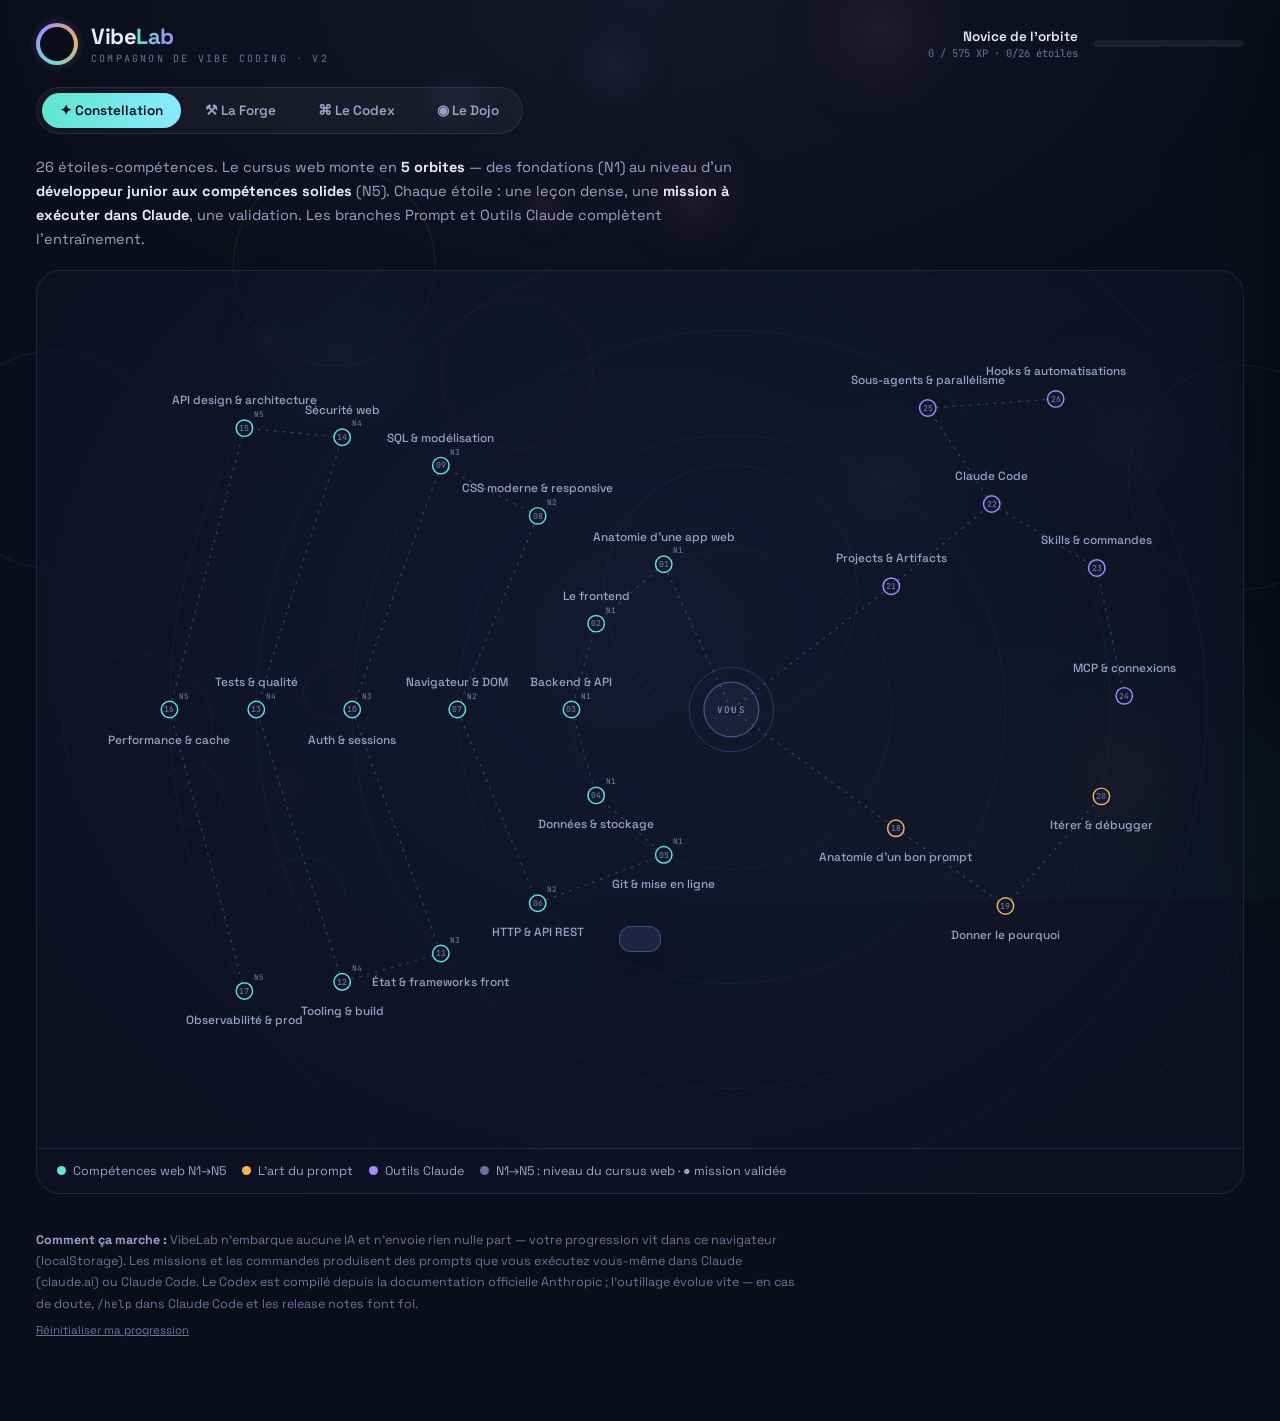
==== commit 4824b641: "VibeLab : la Forge exploite le Codex + le Dojo (pédagogie active) - Forges d'artefacts : 5 générateu" ====
--- a/vibelab/index.html
+++ b/vibelab/index.html
@@ -67,6 +67,7 @@
   .tab[data-tab="sky"].active { color: #0B0E1A; background: linear-gradient(90deg, var(--cyan), #8BE9FD); }
   .tab[data-tab="forge"].active { color: #1A1206; background: linear-gradient(90deg, var(--amber), #F8D08A); }
   .tab[data-tab="codex"].active { color: #161029; background: linear-gradient(90deg, var(--violet), #C4B5FD); }
+  .tab[data-tab="dojo"].active { color: #2A0E1C; background: linear-gradient(90deg, var(--rose), #F9A8D4); }
 
   .intro { max-width: 700px; margin: 0 0 18px; color: var(--txt2); font-size: 14.5px; line-height: 1.65; }
   .intro b { color: var(--txt); }
@@ -91,7 +92,51 @@
   .legend i { width: 9px; height: 9px; border-radius: 50%; display: inline-block; }
 
   /* ── forge ── */
-  .forge-grid { display: grid; grid-template-columns: repeat(auto-fill, minmax(330px, 1fr)); gap: 16px; }
+  .forge-h2 { display: flex; align-items: baseline; gap: 12px; margin: 30px 0 6px; }
+  .forge-h2:first-of-type { margin-top: 4px; }
+  .forge-h2 h2 { margin: 0; font-size: 17px; font-weight: 700; }
+  .forge-h2 small { font-size: 12.5px; color: var(--txt3); }
+  .forge-grid { display: grid; grid-template-columns: repeat(auto-fill, minmax(330px, 1fr)); gap: 16px; margin-bottom: 8px; }
+  .cmd select { width: 100%; border-radius: 10px; border: 1px solid var(--line); background: rgba(0,0,0,0.25);
+    color: var(--txt); font-family: 'Space Grotesk', sans-serif; font-size: 13px; padding: 10px 12px; outline: none; }
+  .cmd select:focus { border-color: rgba(242,180,80,0.5); }
+  .cmd-out { display: none; flex-direction: column; gap: 10px; border-top: 1px dashed var(--line); padding-top: 12px; }
+  .cmd-out.show { display: flex; }
+  .vlist { display: grid; gap: 5px; }
+  .vlist div { font-size: 12px; line-height: 1.5; display: flex; gap: 8px; align-items: flex-start; }
+  .vlist .v-ok { color: var(--ok); }
+  .vlist .v-bad { color: #FB7185; }
+  .learnlist { margin: 0; padding-left: 18px; display: grid; gap: 5px; }
+  .learnlist li { font-size: 12.3px; line-height: 1.55; color: var(--txt2); }
+  .learnlist li::marker { color: var(--violet); }
+  .learn-k { font-family: var(--mono); font-size: 9.5px; letter-spacing: 0.18em; text-transform: uppercase; color: var(--violet); }
+
+  /* ── dojo ── */
+  .dojo-setup { display: flex; flex-direction: column; gap: 16px; max-width: 720px; }
+  .dojo-domains { display: flex; gap: 7px; flex-wrap: wrap; }
+  .dojo-card { max-width: 720px; border: 1px solid var(--line); border-radius: 20px;
+    background: linear-gradient(170deg, var(--card), var(--bg2)); padding: 26px; }
+  .dojo-meta { display: flex; justify-content: space-between; align-items: center; gap: 10px;
+    font-family: var(--mono); font-size: 11px; color: var(--txt3); margin-bottom: 16px; }
+  .dojo-meta .streak { color: var(--rose); }
+  .dojo-q { font-size: 16px; line-height: 1.6; color: var(--txt); margin-bottom: 8px; }
+  .dojo-q .qk { display: block; font-family: var(--mono); font-size: 10px; letter-spacing: 0.18em;
+    text-transform: uppercase; color: var(--rose); margin-bottom: 8px; }
+  .dojo-q code, .dojo-ans code { font-family: var(--mono); font-size: 0.9em; color: #BFE8FF; }
+  .dojo-answers { display: grid; gap: 9px; margin-top: 16px; }
+  .dojo-ans { text-align: left; border: 1px solid var(--line); background: rgba(255,255,255,0.03);
+    color: var(--txt2); border-radius: 12px; padding: 13px 15px; font-size: 13.5px; line-height: 1.5;
+    cursor: pointer; font-family: 'Space Grotesk', sans-serif; transition: all 150ms; }
+  .dojo-ans:hover:not(:disabled) { border-color: var(--line-strong); background: rgba(255,255,255,0.05); }
+  .dojo-ans:disabled { cursor: default; opacity: 0.55; }
+  .dojo-ans.good { border-color: rgba(74,222,128,0.6); background: rgba(74,222,128,0.1); color: var(--ok); opacity: 1; }
+  .dojo-ans.bad { border-color: rgba(251,113,133,0.6); background: rgba(251,113,133,0.08); color: #FB7185; opacity: 1; }
+  .dojo-note { margin-top: 14px; padding: 12px 14px; border-radius: 11px; background: rgba(255,255,255,0.04);
+    border: 1px solid var(--line); font-size: 12.5px; line-height: 1.6; color: var(--txt2); }
+  .dojo-end { text-align: center; padding: 10px 0; }
+  .dojo-end .big { font-size: 42px; font-weight: 700; background: linear-gradient(90deg, var(--rose), var(--violet));
+    -webkit-background-clip: text; background-clip: text; color: transparent; }
+  .btn-rose { background: linear-gradient(90deg, var(--rose), #F9A8D4); color: #2A0E1C; }
   .cmd { border: 1px solid var(--line); border-radius: var(--r); background: linear-gradient(170deg, var(--card), var(--bg2));
     padding: 20px 20px 18px; display: flex; flex-direction: column; gap: 12px; transition: border-color 250ms, transform 250ms; }
   .cmd:hover { border-color: rgba(242,180,80,0.4); transform: translateY(-2px); }
@@ -270,6 +315,7 @@
     <button class="tab active" data-tab="sky" role="tab">✦ Constellation</button>
     <button class="tab" data-tab="forge" role="tab">⚒ La Forge</button>
     <button class="tab" data-tab="codex" role="tab">⌘ Le Codex</button>
+    <button class="tab" data-tab="dojo" role="tab">◉ Le Dojo</button>
   </nav>
 
   <!-- ════ CONSTELLATION ════ -->
@@ -283,8 +329,14 @@
 
   <!-- ════ FORGE ════ -->
   <section id="view-forge" hidden>
-    <p class="intro">La Forge fabrique des <b>prompts experts prêts à coller</b> dans Claude ou Claude Code. Décrivez votre situation, forgez, copiez. Les commandes marquées <b>CC</b> méritent d'être installées en vraies commandes slash dans votre projet — le Codex explique comment.</p>
-    <div class="forge-grid" id="forgeGrid"></div>
+    <p class="intro">La Forge applique les règles du <b>Codex</b> pour fabriquer du concret : des <b>fichiers prêts à installer</b> (skills, hooks, sous-agents, CLAUDE.md, MCP) avec validation des contraintes officielles et explication de chaque choix — et des <b>prompts experts</b> à coller dans Claude. On apprend en fabriquant.</p>
+    <div id="forgeRoot"></div>
+  </section>
+
+  <!-- ════ DOJO ════ -->
+  <section id="view-dojo" hidden>
+    <p class="intro">Le Dojo entraîne votre <b>mémoire de l'outillage</b> : des séries de 10 questions tirées des 240 entrées du Codex. Reconnaître <code style="font-family:var(--mono);font-size:12px">/rewind</code> ou un événement de hook sans réfléchir, c'est ça, la fluidité d'un expert. Chaque bonne réponse = +1 XP (plafond <span id="dojoCap"></span> XP).</p>
+    <div id="dojoRoot"></div>
   </section>
 
   <!-- ════ CODEX ════ -->
@@ -370,15 +422,17 @@
 
 /* ── état & progression ── */
 const KEY = 'vibelab-v1';
-let state = { done: [], used: [], checks: {} };
+let state = { done: [], used: [], checks: {}, dojoXp: 0 };
 try { state = Object.assign(state, JSON.parse(localStorage.getItem(KEY)) || {}); } catch (e) {}
 const save = () => { try { localStorage.setItem(KEY, JSON.stringify(state)); } catch (e) {} };
 
 const XP_NODE = 15, XP_CMD = 5;
-const MAX_XP = NODES.length * XP_NODE + COMMANDS.length * XP_CMD;
+const DOJO_CAP = window.VL.DOJO_CAP || 120;
+const MAX_XP = NODES.length * XP_NODE + COMMANDS.length * XP_CMD + DOJO_CAP;
 const LEVELS = LEVEL_NAMES.map(([frac, name]) => [Math.round(frac * MAX_XP), name]);
 function xp() { return state.done.filter(id => NODES.some(n => n.id === id)).length * XP_NODE
-  + state.used.filter(id => COMMANDS.some(c => c.id === id)).length * XP_CMD; }
+  + state.used.filter(id => COMMANDS.some(c => c.id === id)).length * XP_CMD
+  + Math.min(state.dojoXp || 0, DOJO_CAP); }
 function renderHud() {
   const v = xp();
   let name = LEVELS[0][1];
@@ -538,35 +592,178 @@
 document.addEventListener('keydown', e => { if (e.key === 'Escape') closePanel(); });
 
 /* ── forge ── */
+function fieldHtml(c, f) {
+  if (f.type === 'select') return `<select id="${c.id}-${f.key}">${f.options.map(([v, l]) => `<option value="${v}">${esc(l)}</option>`).join('')}</select>`;
+  if (f.type === 'textarea') return `<textarea id="${c.id}-${f.key}" placeholder="${esc(f.ph || '')}"></textarea>`;
+  return `<input id="${c.id}-${f.key}" type="text" placeholder="${esc(f.ph || '')}" />`;
+}
 function renderForge() {
-  const grid = document.getElementById('forgeGrid');
-  grid.innerHTML = '';
-  COMMANDS.forEach(c => {
-    const used = state.used.includes(c.id);
-    const card = document.createElement('div');
-    card.className = 'cmd';
-    card.innerHTML = `
-      <div class="cmd-head">
-        <span class="cmd-name">${c.name}${c.cc ? ' <span class="tag" style="font-size:8.5px;letter-spacing:0.1em;border:1px solid var(--line);border-radius:99px;padding:2px 7px;color:var(--txt3);vertical-align:3px">CC</span>' : ''}</span>
-        <span class="cmd-badge ${used ? 'used' : ''}">${used ? '✓ utilisée' : '+' + XP_CMD + ' xp'}</span>
+  const root = document.getElementById('forgeRoot');
+  root.innerHTML = '';
+  const groups = [
+    ['artefact', "Forges d'artefacts", 'de vrais fichiers et configs, règles du Codex appliquées et validées'],
+    ['prompt', 'Forges de prompts', 'des prompts experts à coller dans Claude ou Claude Code'],
+  ];
+  groups.forEach(([cat, title, sub]) => {
+    const h = document.createElement('div');
+    h.className = 'forge-h2';
+    h.innerHTML = `<h2>${cat === 'artefact' ? '🛠' : '⚒'} ${title}</h2><small>${sub}</small>`;
+    root.appendChild(h);
+    const grid = document.createElement('div');
+    grid.className = 'forge-grid';
+    COMMANDS.filter(c => (c.cat || 'prompt') === cat).forEach(c => {
+      const used = state.used.includes(c.id);
+      const card = document.createElement('div');
+      card.className = 'cmd';
+      card.innerHTML = `
+        <div class="cmd-head">
+          <span class="cmd-name">${c.name}${c.cc ? ' <span class="tag" style="font-size:8.5px;letter-spacing:0.1em;border:1px solid var(--line);border-radius:99px;padding:2px 7px;color:var(--txt3);vertical-align:3px">CC</span>' : ''}</span>
+          <span class="cmd-badge ${used ? 'used' : ''}">${used ? '✓ utilisée' : '+' + XP_CMD + ' xp'}</span>
+        </div>
+        <p>${c.desc}</p>
+        ${c.fields.map(f => `<div><label for="${c.id}-${f.key}">${f.label}</label>${fieldHtml(c, f)}</div>`).join('')}
+        <button class="btn btn-amber">⚒ Forger</button>
+        <div class="cmd-out" id="${c.id}-out"></div>`;
+      card.querySelector('button.btn-amber').addEventListener('click', () => {
+        const vals = {};
+        c.fields.forEach(f => { vals[f.key] = document.getElementById(`${c.id}-${f.key}`).value.trim(); });
+        const content = c.build(vals);
+        const out = document.getElementById(`${c.id}-out`);
+        const checks = c.check ? c.check(vals) : [];
+        const allOk = checks.every(x => x.ok);
+        out.innerHTML = `
+          ${checks.length ? `<div class="vlist">${checks.map(x => `<div class="${x.ok ? 'v-ok' : 'v-bad'}"><span>${x.ok ? '✓' : '✕'}</span><span>${x.msg}</span></div>`).join('')}</div>` : ''}
+          <div class="promptbox" style="max-height:300px">${esc(content).replace(/\[([^\]\n]{1,80})\]/g, '<span class="ph">[$1]</span>')}</div>
+          <button class="btn ${c.cat === 'artefact' ? 'btn-violet' : 'btn-amber'}" style="width:100%">⧉ Copier ${c.cat === 'artefact' ? "l'artefact" : 'le prompt'}</button>
+          ${c.learn ? `<div><div class="learn-k">Ce que cette forge vous apprend</div><ul class="learnlist">${c.learn.map(l => `<li>${l}</li>`).join('')}</ul></div>` : ''}`;
+        out.classList.add('show');
+        out.querySelector('button').addEventListener('click', () =>
+          copyText(content, `<b>${c.name}</b> copié${allOk ? '' : ' (⚠ corrigez les points en rouge avant usage)'} !`));
+        if (!state.used.includes(c.id)) { state.used.push(c.id); save(); renderHud();
+          card.querySelector('.cmd-badge').className = 'cmd-badge used';
+          card.querySelector('.cmd-badge').textContent = '✓ utilisée'; }
+      });
+      grid.appendChild(card);
+    });
+    root.appendChild(grid);
+  });
+}
+
+/* ── dojo ── */
+const plainText = s => { const d = document.createElement('div'); d.innerHTML = s; return d.textContent || ''; };
+let dojo = null;
+function dojoPool(sectionId) {
+  const secs = CODEX.filter(s => sectionId === 'all' || s.id === sectionId);
+  const pool = [];
+  secs.forEach(s => s.entries.forEach(e => pool.push({ s, e })));
+  return pool;
+}
+function makeQuestion(pool) {
+  const pick = arr => arr[Math.floor(Math.random() * arr.length)];
+  const item = pick(pool);
+  const sameSec = pool.filter(x => x.s.id === item.s.id && x.e !== item.e);
+  const distractors = [];
+  const src = sameSec.length >= 3 ? sameSec : pool.filter(x => x.e !== item.e);
+  while (distractors.length < 3 && src.length) {
+    const d = pick(src);
+    if (!distractors.includes(d) && d.e !== item.e) distractors.push(d);
+  }
+  const nameToDesc = Math.random() < 0.45;
+  const trunc = (t, n) => { t = plainText(t); return t.length > n ? t.slice(0, n - 1) + '…' : t; };
+  if (nameToDesc) {
+    return {
+      kicker: item.s.title,
+      text: `Que fait <code>${esc(item.e.name)}</code> ?`,
+      answers: [item, ...distractors].map(x => ({ label: trunc(x.e.desc, 150), good: x === item })),
+      note: `<b style="color:var(--txt)">${esc(item.e.name)}</b> — ${plainText(item.e.desc)}`,
+    };
+  }
+  return {
+    kicker: item.s.title,
+    text: `« ${esc(trunc(item.e.desc, 170))} » — de quoi parle-t-on ?`,
+    answers: [item, ...distractors].map(x => ({ label: trunc(x.e.name, 80), good: x === item })),
+    note: `<b style="color:var(--txt)">${esc(item.e.name)}</b> — ${plainText(item.e.desc)}`,
+  };
+}
+function startDojo(sectionId) {
+  const pool = dojoPool(sectionId);
+  const qs = [];
+  for (let i = 0; i < 10; i++) qs.push(makeQuestion(pool));
+  dojo = { qs, i: 0, score: 0, streak: 0, best: 0, section: sectionId };
+  renderDojoQuestion();
+}
+function renderDojoSetup() {
+  const root = document.getElementById('dojoRoot');
+  document.getElementById('dojoCap').textContent = DOJO_CAP;
+  root.innerHTML = `
+    <div class="dojo-setup">
+      <div>
+        <div class="learn-k" style="margin-bottom:8px">Choisissez votre domaine</div>
+        <div class="dojo-domains">
+          <button class="cchip active" data-d="all">Tout le Codex<span class="n">${CODEX.reduce((s, x) => s + x.entries.length, 0)}</span></button>
+          ${CODEX.map(s => `<button class="cchip" data-d="${s.id}">${s.short}<span class="n">${s.entries.length}</span></button>`).join('')}
+        </div>
       </div>
-      <p>${c.desc}</p>
-      ${c.fields.map(f => `
-        <div>
-          <label for="${c.id}-${f.key}">${f.label}</label>
-          ${f.type === 'textarea'
-            ? `<textarea id="${c.id}-${f.key}" placeholder="${f.ph}"></textarea>`
-            : `<input id="${c.id}-${f.key}" type="text" placeholder="${f.ph}" />`}
-        </div>`).join('')}
-      <button class="btn btn-amber">⚒ Forger &amp; copier le prompt</button>`;
-    card.querySelector('button.btn-amber').addEventListener('click', () => {
-      const vals = {};
-      c.fields.forEach(f => { vals[f.key] = document.getElementById(`${c.id}-${f.key}`).value.trim(); });
-      copyText(c.build(vals), `<b>${c.name}</b> forgé et copié — collez-le dans Claude ou Claude Code !`);
-      if (!state.used.includes(c.id)) { state.used.push(c.id); save(); renderHud(); renderForge(); }
+      <div style="font-family:var(--mono);font-size:11px;color:var(--txt3)">XP Dojo : ${Math.min(state.dojoXp || 0, DOJO_CAP)} / ${DOJO_CAP}</div>
+      <button class="btn btn-rose" style="align-self:flex-start;padding:13px 26px" id="dojoStart">◉ Lancer une série de 10</button>
+    </div>`;
+  let domain = 'all';
+  root.querySelectorAll('.cchip').forEach(b => b.addEventListener('click', () => {
+    domain = b.dataset.d;
+    root.querySelectorAll('.cchip').forEach(x => x.classList.toggle('active', x === b));
+  }));
+  document.getElementById('dojoStart').addEventListener('click', () => startDojo(domain));
+}
+function renderDojoQuestion() {
+  const root = document.getElementById('dojoRoot');
+  if (dojo.i >= dojo.qs.length) {
+    const gained = dojo.score;
+    const before = Math.min(state.dojoXp || 0, DOJO_CAP);
+    state.dojoXp = (state.dojoXp || 0) + gained; save(); renderHud();
+    const capped = Math.min(state.dojoXp, DOJO_CAP) - before;
+    root.innerHTML = `
+      <div class="dojo-card dojo-end">
+        <div class="big">${dojo.score}/10</div>
+        <p style="color:var(--txt2);font-size:14px;margin:8px 0 4px">${dojo.score >= 9 ? 'Réflexes d’expert — le Codex est dans vos doigts.' : dojo.score >= 6 ? 'Solide. Encore quelques séries et ce sera automatique.' : 'Le Codex est ouvert à côté — refaites une série sur le même domaine.'}</p>
+        <p style="font-family:var(--mono);font-size:11px;color:var(--txt3)">meilleure série : ${dojo.best} d'affilée · +${capped} XP</p>
+        <div style="display:flex;gap:10px;justify-content:center;margin-top:14px;flex-wrap:wrap">
+          <button class="btn btn-rose" id="dojoAgain">Rejouer ce domaine</button>
+          <button class="btn btn-ghost" id="dojoBack" style="background:rgba(255,255,255,0.06);color:var(--txt2);border:1px solid var(--line)">Changer de domaine</button>
+        </div>
+      </div>`;
+    document.getElementById('dojoAgain').addEventListener('click', () => startDojo(dojo.section));
+    document.getElementById('dojoBack').addEventListener('click', renderDojoSetup);
+    return;
+  }
+  const q = dojo.qs[dojo.i];
+  root.innerHTML = `
+    <div class="dojo-card">
+      <div class="dojo-meta">
+        <span>question ${dojo.i + 1} / ${dojo.qs.length}</span>
+        <span>score ${dojo.score}${dojo.streak >= 2 ? ` <span class="streak">· ${dojo.streak} d'affilée 🔥</span>` : ''}</span>
+      </div>
+      <div class="dojo-q"><span class="qk">${esc(q.kicker)}</span>${q.text}</div>
+      <div class="dojo-answers">
+        ${q.answers.map((a, i) => `<button class="dojo-ans" data-i="${i}">${esc(a.label)}</button>`).join('')}
+      </div>
+      <div id="dojoNote"></div>
+    </div>`;
+  // mélange visuel des réponses
+  const wrap = root.querySelector('.dojo-answers');
+  [...wrap.children].sort(() => Math.random() - 0.5).forEach(b => wrap.appendChild(b));
+  wrap.querySelectorAll('.dojo-ans').forEach(btn => btn.addEventListener('click', () => {
+    const a = q.answers[+btn.dataset.i];
+    wrap.querySelectorAll('.dojo-ans').forEach(b => {
+      b.disabled = true;
+      if (q.answers[+b.dataset.i].good) b.classList.add('good');
     });
-    grid.appendChild(card);
-  });
+    if (a.good) { dojo.score++; dojo.streak++; dojo.best = Math.max(dojo.best, dojo.streak); }
+    else { btn.classList.add('bad'); dojo.streak = 0; }
+    document.getElementById('dojoNote').innerHTML = `
+      <div class="dojo-note">${a.good ? '✓ Exact. ' : '✕ '} ${q.note}</div>
+      <button class="btn btn-rose" style="margin-top:12px" id="dojoNext">${dojo.i + 1 < dojo.qs.length ? 'Question suivante →' : 'Voir le score'}</button>`;
+    document.getElementById('dojoNext').addEventListener('click', () => { dojo.i++; renderDojoQuestion(); });
+  }));
 }
 
 /* ── codex ── */
@@ -634,21 +831,21 @@
 /* ── tabs ── */
 document.querySelectorAll('.tab').forEach(t => t.addEventListener('click', () => {
   document.querySelectorAll('.tab').forEach(x => x.classList.toggle('active', x === t));
-  document.getElementById('view-sky').hidden = t.dataset.tab !== 'sky';
-  document.getElementById('view-forge').hidden = t.dataset.tab !== 'forge';
-  document.getElementById('view-codex').hidden = t.dataset.tab !== 'codex';
+  ['sky', 'forge', 'codex', 'dojo'].forEach(v => { document.getElementById('view-' + v).hidden = t.dataset.tab !== v; });
+  if (t.dataset.tab === 'dojo' && !dojo) renderDojoSetup();
 }));
 
 /* ── reset ── */
 document.getElementById('resetBtn').addEventListener('click', () => {
   if (confirm('Effacer toute votre progression VibeLab sur ce navigateur ?')) {
-    state = { done: [], used: [], checks: {} }; save();
-    renderSky(); renderHud(); renderForge();
+    state = { done: [], used: [], checks: {}, dojoXp: 0 }; save();
+    dojo = null;
+    renderSky(); renderHud(); renderForge(); renderDojoSetup();
     toast('Progression réinitialisée — nouvelle constellation ✨');
   }
 });
 
-renderSky(); renderHud(); renderForge(); renderCodexChips(); renderCodex();
+renderSky(); renderHud(); renderForge(); renderCodexChips(); renderCodex(); renderDojoSetup();
 </script>
 </body>
 </html>
